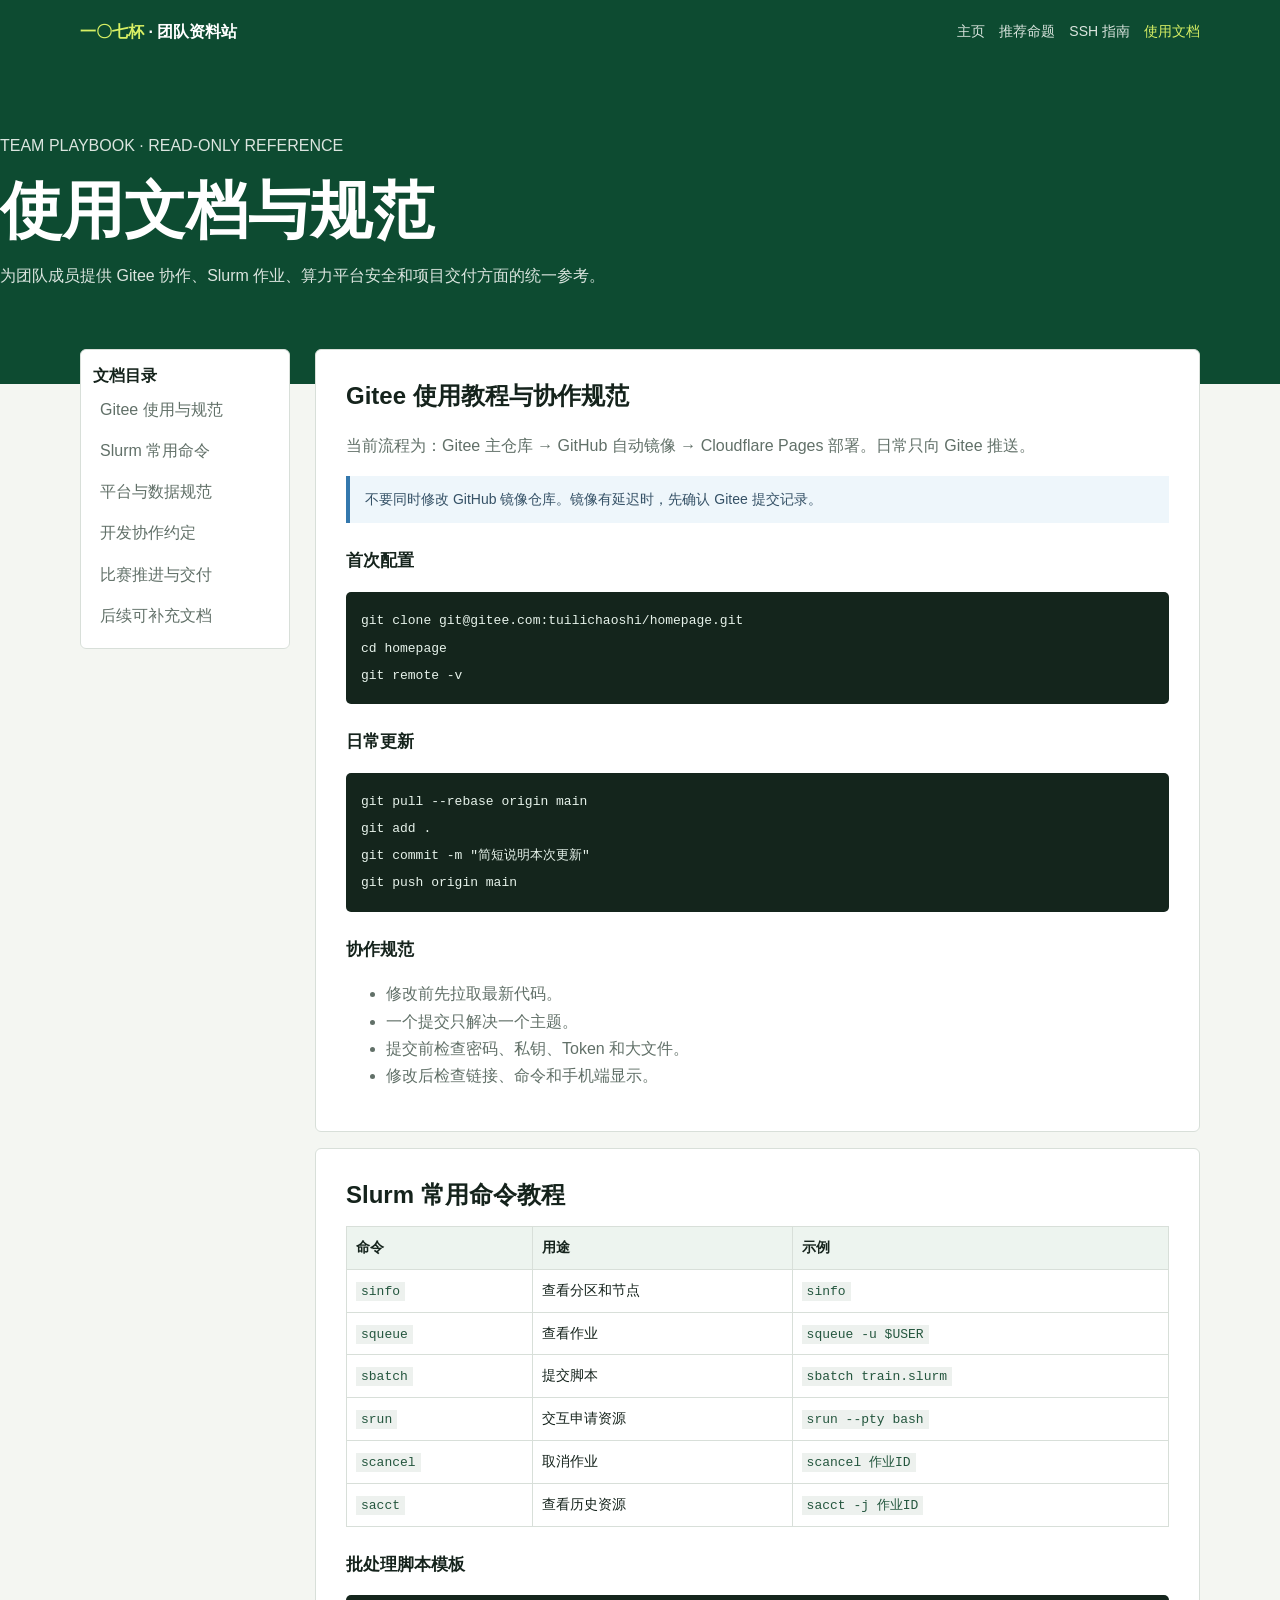
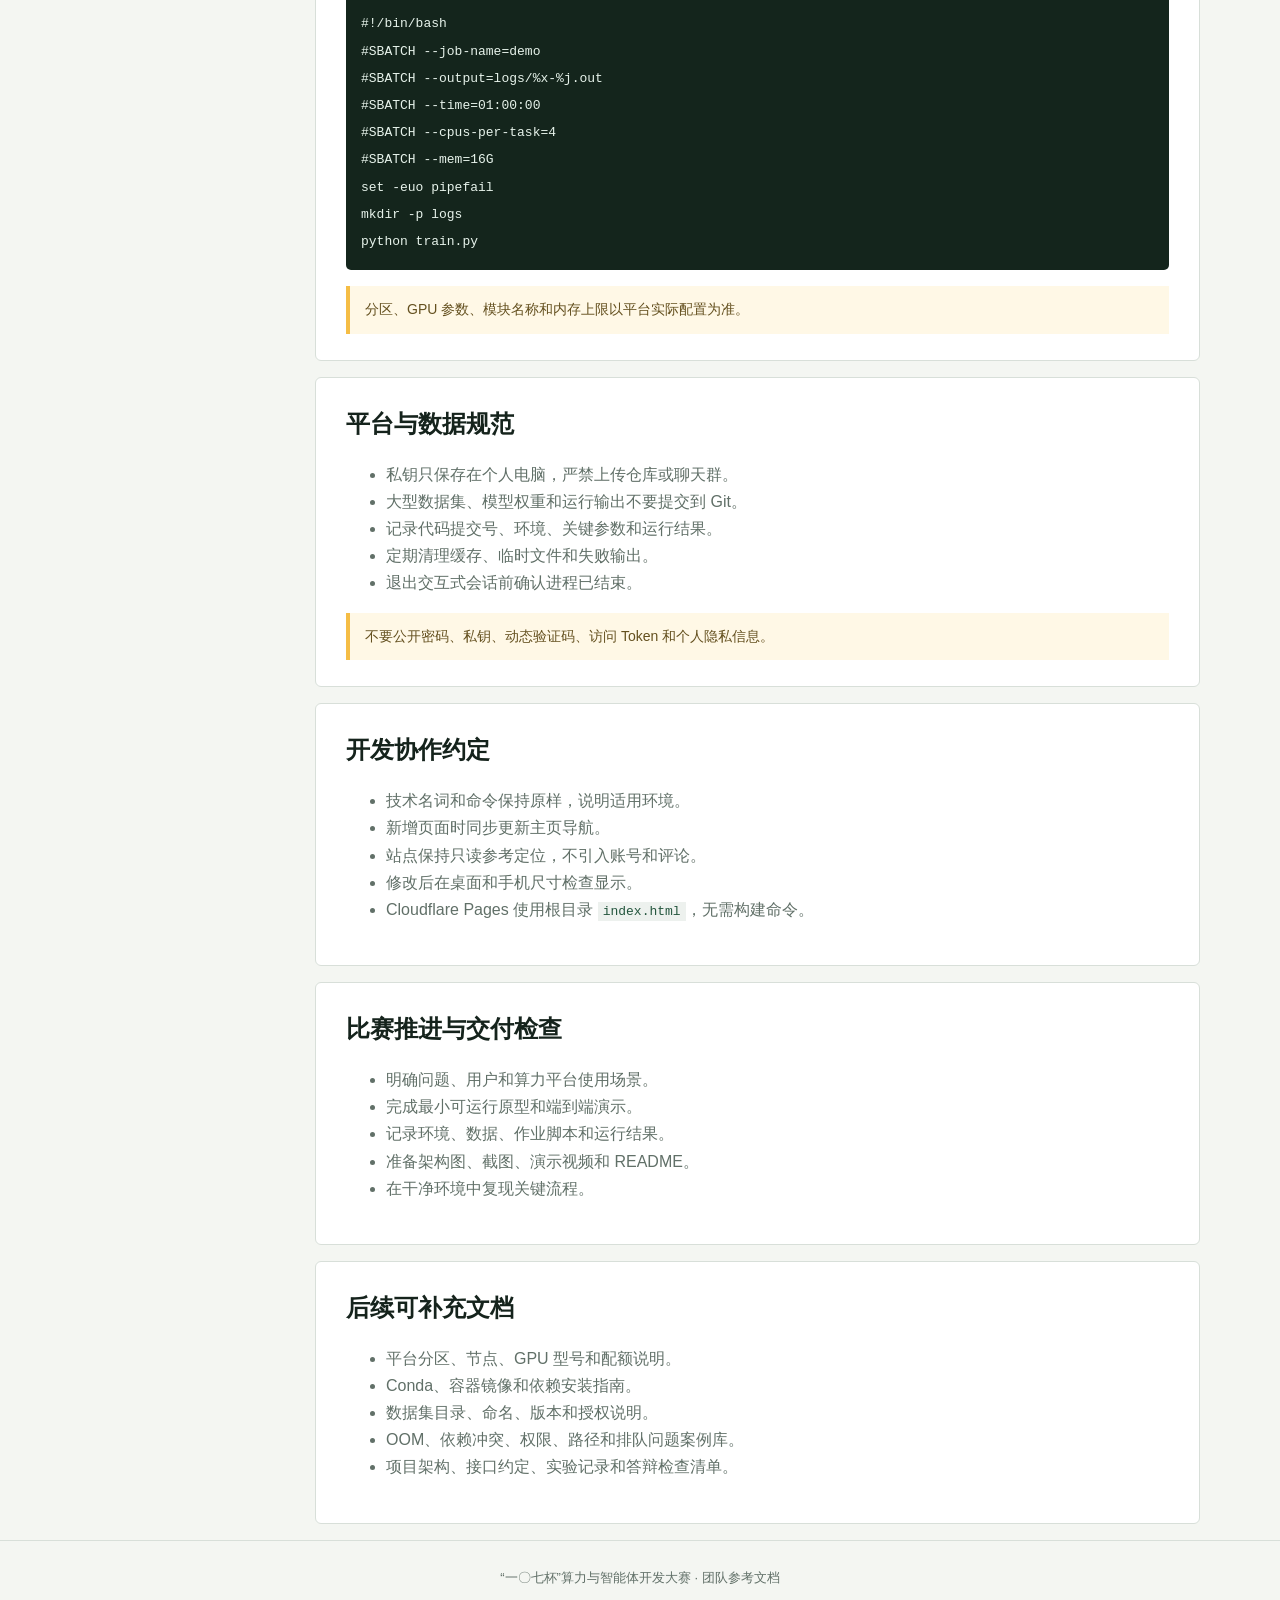
==== docs.html @ 3c148956 "新增团队使用文档与规范" ====
<!doctype html>
<html lang="zh-CN"><head><meta charset="utf-8"><meta name="viewport" content="width=device-width,initial-scale=1"><title>使用文档｜一〇七杯团队资料站</title><style>
:root{--g:#0d4b31;--g2:#176b47;--ink:#15231c;--muted:#617068;--paper:#f4f6f2;--line:#d8dfd9}*{box-sizing:border-box}body{margin:0;background:var(--paper);color:var(--ink);font:16px/1.7 "Microsoft YaHei","PingFang SC",sans-serif}header{background:var(--g);color:#fff}nav,main{width:min(1120px,calc(100% - 36px));margin:auto}nav{min-height:64px;display:flex;align-items:center;justify-content:space-between}.brand{font-weight:700}.brand span{color:#d8f064}.links{display:flex;gap:14px}.links a{color:#dbe5df;text-decoration:none;font-size:14px}.links a:hover,.links a[aria-current]{color:#d8f064}.hero{padding:52px 0 78px;background:var(--g);color:#fff}.hero h1{margin:0;font-size:clamp(38px,6vw,62px);line-height:1.15}.hero p{max-width:700px;color:#dbe5df}.layout{display:grid;grid-template-columns:210px 1fr;gap:25px;margin-top:-35px}.toc{height:max-content;position:sticky;top:15px;background:#fff;border:1px solid var(--line);padding:12px;border-radius:6px}.toc a{display:block;padding:7px;color:var(--muted);text-decoration:none}.toc a:hover{color:var(--g2);background:#edf4ef}.doc{background:#fff;border:1px solid var(--line);border-radius:6px;padding:26px 30px;margin-bottom:16px;scroll-margin-top:15px}.doc h2{margin:0 0 10px}.doc h3{margin:24px 0 5px;font-size:17px}.doc p,.doc li{color:var(--muted)}code{padding:2px 5px;background:#edf1ee;color:#24563e;font:13px Consolas,monospace}pre{padding:15px;background:#14251c;color:#e7f3eb;overflow:auto;border-radius:5px}pre code{padding:0;background:transparent;color:inherit}.callout{padding:12px 15px;border-left:4px solid #3478ad;background:#eef6fb;color:#355166;font-size:14px}.callout.warn{border-color:#f5bd45;background:#fff8e6;color:#64501f}table{width:100%;border-collapse:collapse;font-size:14px}th,td{padding:9px;border:1px solid var(--line);text-align:left;vertical-align:top}th{background:#edf4ef}footer{padding:26px;text-align:center;border-top:1px solid var(--line);color:var(--muted);font-size:13px}@media(max-width:760px){nav{padding:15px 0;align-items:flex-start;flex-direction:column}.links{flex-wrap:wrap}.layout{display:block;margin-top:20px}.toc{position:static;margin-bottom:16px}.doc{padding:21px 17px}}
</style></head><body>
<header><nav><div class="brand"><span>一〇七杯</span> · 团队资料站</div><div class="links"><a href="index.html">主页</a><a href="topics.html">推荐命题</a><a href="ssh.html">SSH 指南</a><a href="docs.html" aria-current="page">使用文档</a></div></nav></header>
<section class="hero"><div><p>TEAM PLAYBOOK · READ-ONLY REFERENCE</p><h1>使用文档与规范</h1><p>为团队成员提供 Gitee 协作、Slurm 作业、算力平台安全和项目交付方面的统一参考。</p></div></section>
<main><div class="layout"><aside class="toc"><strong>文档目录</strong><a href="#gitee">Gitee 使用与规范</a><a href="#slurm">Slurm 常用命令</a><a href="#platform">平台与数据规范</a><a href="#development">开发协作约定</a><a href="#delivery">比赛推进与交付</a><a href="#more">后续可补充文档</a></aside><div>
<article class="doc" id="gitee"><h2>Gitee 使用教程与协作规范</h2><p>当前流程为：Gitee 主仓库 → GitHub 自动镜像 → Cloudflare Pages 部署。日常只向 Gitee 推送。</p><div class="callout">不要同时修改 GitHub 镜像仓库。镜像有延迟时，先确认 Gitee 提交记录。</div><h3>首次配置</h3><pre><code>git clone git@gitee.com:tuilichaoshi/homepage.git
cd homepage
git remote -v</code></pre><h3>日常更新</h3><pre><code>git pull --rebase origin main
git add .
git commit -m "简短说明本次更新"
git push origin main</code></pre><h3>协作规范</h3><ul><li>修改前先拉取最新代码。</li><li>一个提交只解决一个主题。</li><li>提交前检查密码、私钥、Token 和大文件。</li><li>修改后检查链接、命令和手机端显示。</li></ul></article>
<article class="doc" id="slurm"><h2>Slurm 常用命令教程</h2><table><tr><th>命令</th><th>用途</th><th>示例</th></tr><tr><td><code>sinfo</code></td><td>查看分区和节点</td><td><code>sinfo</code></td></tr><tr><td><code>squeue</code></td><td>查看作业</td><td><code>squeue -u $USER</code></td></tr><tr><td><code>sbatch</code></td><td>提交脚本</td><td><code>sbatch train.slurm</code></td></tr><tr><td><code>srun</code></td><td>交互申请资源</td><td><code>srun --pty bash</code></td></tr><tr><td><code>scancel</code></td><td>取消作业</td><td><code>scancel 作业ID</code></td></tr><tr><td><code>sacct</code></td><td>查看历史资源</td><td><code>sacct -j 作业ID</code></td></tr></table><h3>批处理脚本模板</h3><pre><code>#!/bin/bash
#SBATCH --job-name=demo
#SBATCH --output=logs/%x-%j.out
#SBATCH --time=01:00:00
#SBATCH --cpus-per-task=4
#SBATCH --mem=16G
set -euo pipefail
mkdir -p logs
python train.py</code></pre><div class="callout warn">分区、GPU 参数、模块名称和内存上限以平台实际配置为准。</div></article>
<article class="doc" id="platform"><h2>平台与数据规范</h2><ul><li>私钥只保存在个人电脑，严禁上传仓库或聊天群。</li><li>大型数据集、模型权重和运行输出不要提交到 Git。</li><li>记录代码提交号、环境、关键参数和运行结果。</li><li>定期清理缓存、临时文件和失败输出。</li><li>退出交互式会话前确认进程已结束。</li></ul><div class="callout warn">不要公开密码、私钥、动态验证码、访问 Token 和个人隐私信息。</div></article>
<article class="doc" id="development"><h2>开发协作约定</h2><ul><li>技术名词和命令保持原样，说明适用环境。</li><li>新增页面时同步更新主页导航。</li><li>站点保持只读参考定位，不引入账号和评论。</li><li>修改后在桌面和手机尺寸检查显示。</li><li>Cloudflare Pages 使用根目录 <code>index.html</code>，无需构建命令。</li></ul></article>
<article class="doc" id="delivery"><h2>比赛推进与交付检查</h2><ul><li>明确问题、用户和算力平台使用场景。</li><li>完成最小可运行原型和端到端演示。</li><li>记录环境、数据、作业脚本和运行结果。</li><li>准备架构图、截图、演示视频和 README。</li><li>在干净环境中复现关键流程。</li></ul></article>
<article class="doc" id="more"><h2>后续可补充文档</h2><ul><li>平台分区、节点、GPU 型号和配额说明。</li><li>Conda、容器镜像和依赖安装指南。</li><li>数据集目录、命名、版本和授权说明。</li><li>OOM、依赖冲突、权限、路径和排队问题案例库。</li><li>项目架构、接口约定、实验记录和答辩检查清单。</li></ul></article>
</div></div></main><footer>“一〇七杯”算力与智能体开发大赛 · 团队参考文档</footer></body></html>
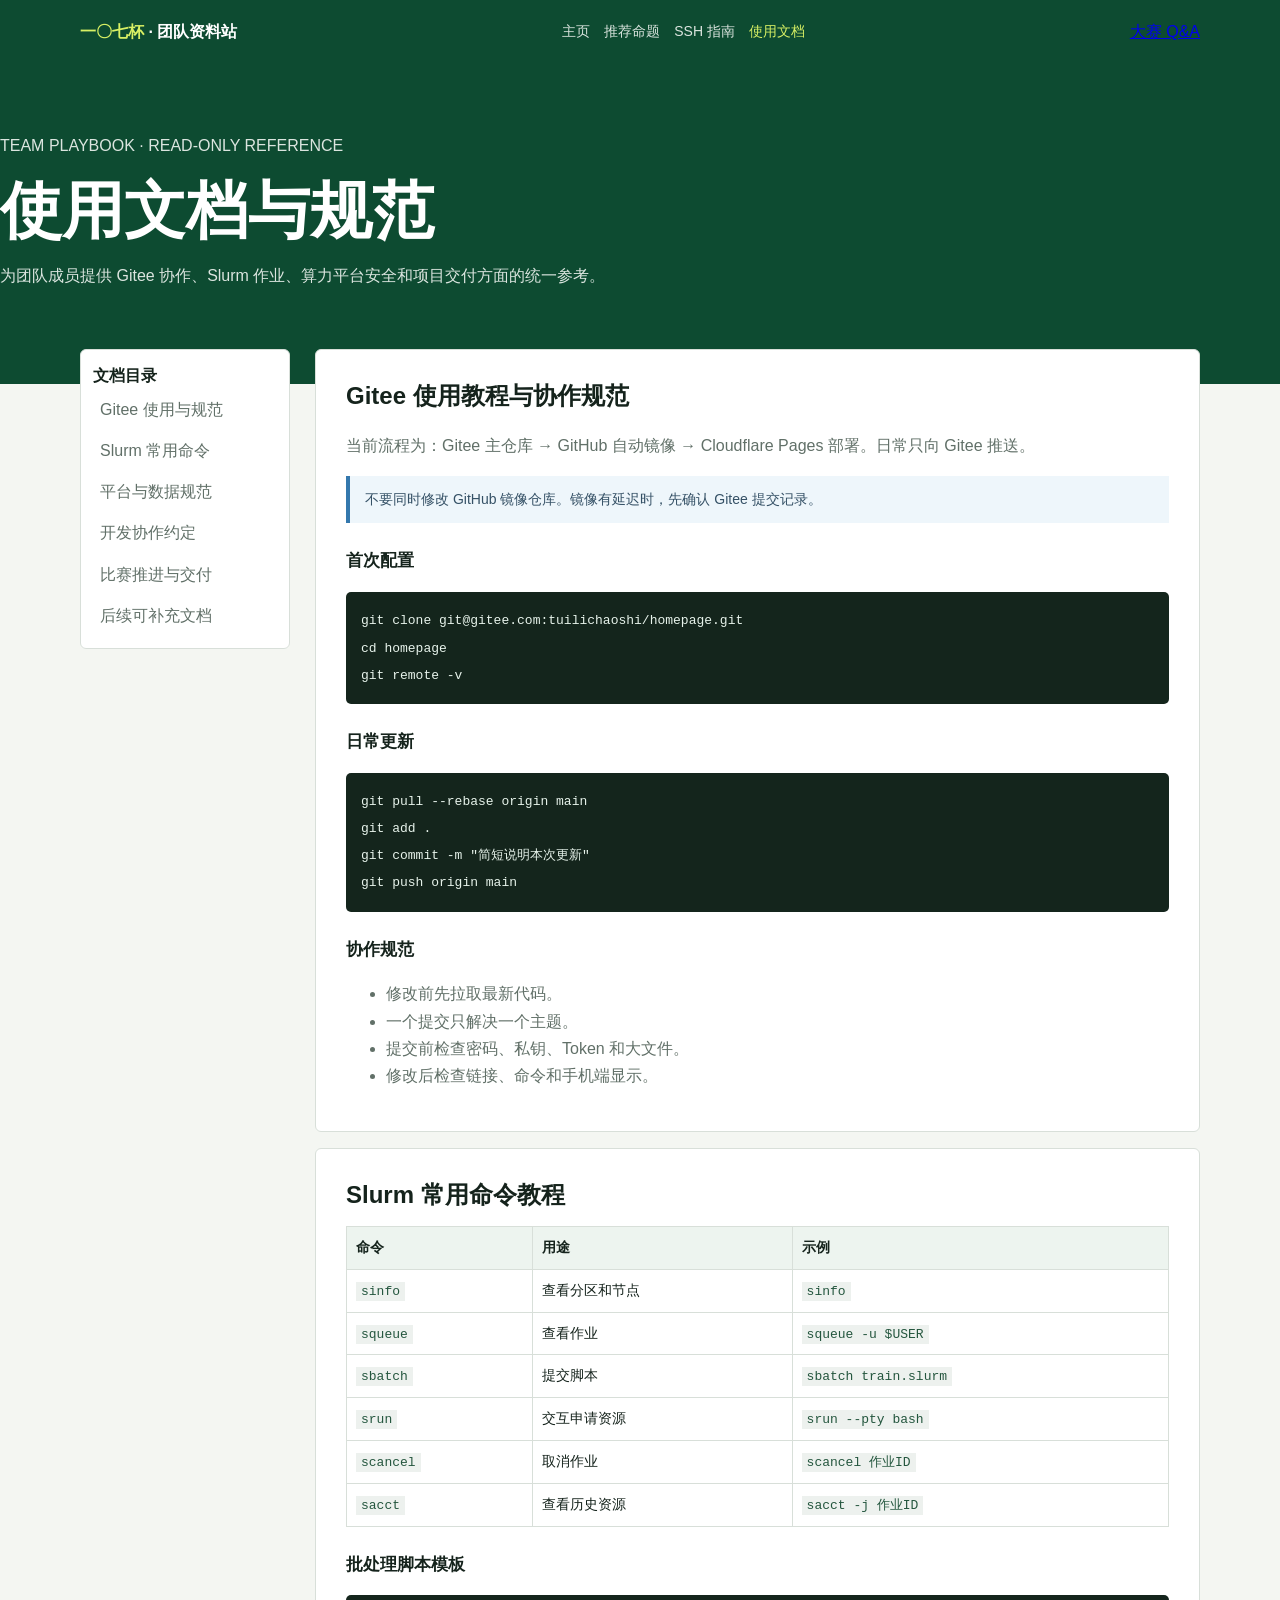
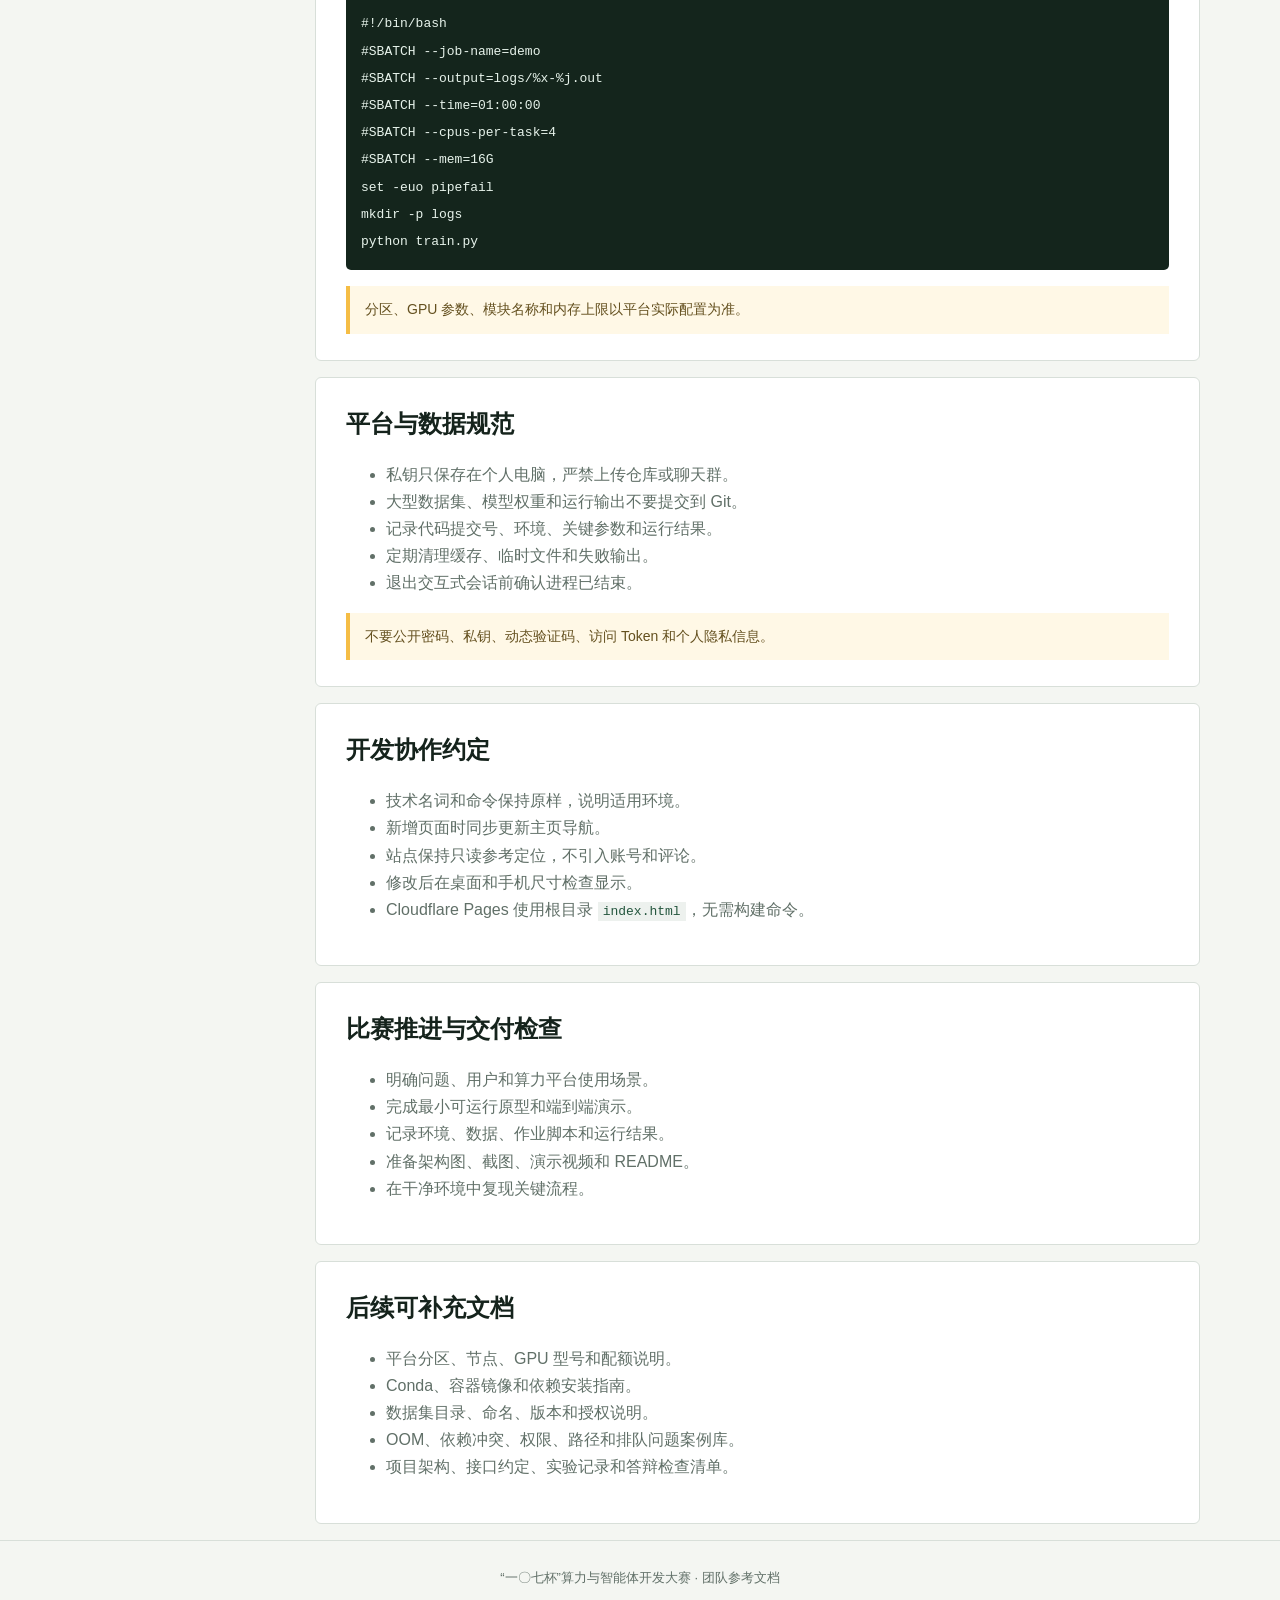
==== commit 9e12bd54: "补充校园网说明与大赛问答" ====
--- a/docs.html
+++ b/docs.html
@@ -2,7 +2,7 @@
 <html lang="zh-CN"><head><meta charset="utf-8"><meta name="viewport" content="width=device-width,initial-scale=1"><title>使用文档｜一〇七杯团队资料站</title><style>
 :root{--g:#0d4b31;--g2:#176b47;--ink:#15231c;--muted:#617068;--paper:#f4f6f2;--line:#d8dfd9}*{box-sizing:border-box}body{margin:0;background:var(--paper);color:var(--ink);font:16px/1.7 "Microsoft YaHei","PingFang SC",sans-serif}header{background:var(--g);color:#fff}nav,main{width:min(1120px,calc(100% - 36px));margin:auto}nav{min-height:64px;display:flex;align-items:center;justify-content:space-between}.brand{font-weight:700}.brand span{color:#d8f064}.links{display:flex;gap:14px}.links a{color:#dbe5df;text-decoration:none;font-size:14px}.links a:hover,.links a[aria-current]{color:#d8f064}.hero{padding:52px 0 78px;background:var(--g);color:#fff}.hero h1{margin:0;font-size:clamp(38px,6vw,62px);line-height:1.15}.hero p{max-width:700px;color:#dbe5df}.layout{display:grid;grid-template-columns:210px 1fr;gap:25px;margin-top:-35px}.toc{height:max-content;position:sticky;top:15px;background:#fff;border:1px solid var(--line);padding:12px;border-radius:6px}.toc a{display:block;padding:7px;color:var(--muted);text-decoration:none}.toc a:hover{color:var(--g2);background:#edf4ef}.doc{background:#fff;border:1px solid var(--line);border-radius:6px;padding:26px 30px;margin-bottom:16px;scroll-margin-top:15px}.doc h2{margin:0 0 10px}.doc h3{margin:24px 0 5px;font-size:17px}.doc p,.doc li{color:var(--muted)}code{padding:2px 5px;background:#edf1ee;color:#24563e;font:13px Consolas,monospace}pre{padding:15px;background:#14251c;color:#e7f3eb;overflow:auto;border-radius:5px}pre code{padding:0;background:transparent;color:inherit}.callout{padding:12px 15px;border-left:4px solid #3478ad;background:#eef6fb;color:#355166;font-size:14px}.callout.warn{border-color:#f5bd45;background:#fff8e6;color:#64501f}table{width:100%;border-collapse:collapse;font-size:14px}th,td{padding:9px;border:1px solid var(--line);text-align:left;vertical-align:top}th{background:#edf4ef}footer{padding:26px;text-align:center;border-top:1px solid var(--line);color:var(--muted);font-size:13px}@media(max-width:760px){nav{padding:15px 0;align-items:flex-start;flex-direction:column}.links{flex-wrap:wrap}.layout{display:block;margin-top:20px}.toc{position:static;margin-bottom:16px}.doc{padding:21px 17px}}
 </style></head><body>
-<header><nav><div class="brand"><span>一〇七杯</span> · 团队资料站</div><div class="links"><a href="index.html">主页</a><a href="topics.html">推荐命题</a><a href="ssh.html">SSH 指南</a><a href="docs.html" aria-current="page">使用文档</a></div></nav></header>
+<header><nav><div class="brand"><span>一〇七杯</span> · 团队资料站</div><div class="links"><a href="index.html">主页</a><a href="topics.html">推荐命题</a><a href="ssh.html">SSH 指南</a><a href="docs.html" aria-current="page">使用文档</a></div><a href="qa.html">大赛 Q&A</a></div></nav></header>
 <section class="hero"><div><p>TEAM PLAYBOOK · READ-ONLY REFERENCE</p><h1>使用文档与规范</h1><p>为团队成员提供 Gitee 协作、Slurm 作业、算力平台安全和项目交付方面的统一参考。</p></div></section>
 <main><div class="layout"><aside class="toc"><strong>文档目录</strong><a href="#gitee">Gitee 使用与规范</a><a href="#slurm">Slurm 常用命令</a><a href="#platform">平台与数据规范</a><a href="#development">开发协作约定</a><a href="#delivery">比赛推进与交付</a><a href="#more">后续可补充文档</a></aside><div>
 <article class="doc" id="gitee"><h2>Gitee 使用教程与协作规范</h2><p>当前流程为：Gitee 主仓库 → GitHub 自动镜像 → Cloudflare Pages 部署。日常只向 Gitee 推送。</p><div class="callout">不要同时修改 GitHub 镜像仓库。镜像有延迟时，先确认 Gitee 提交记录。</div><h3>首次配置</h3><pre><code>git clone git@gitee.com:tuilichaoshi/homepage.git
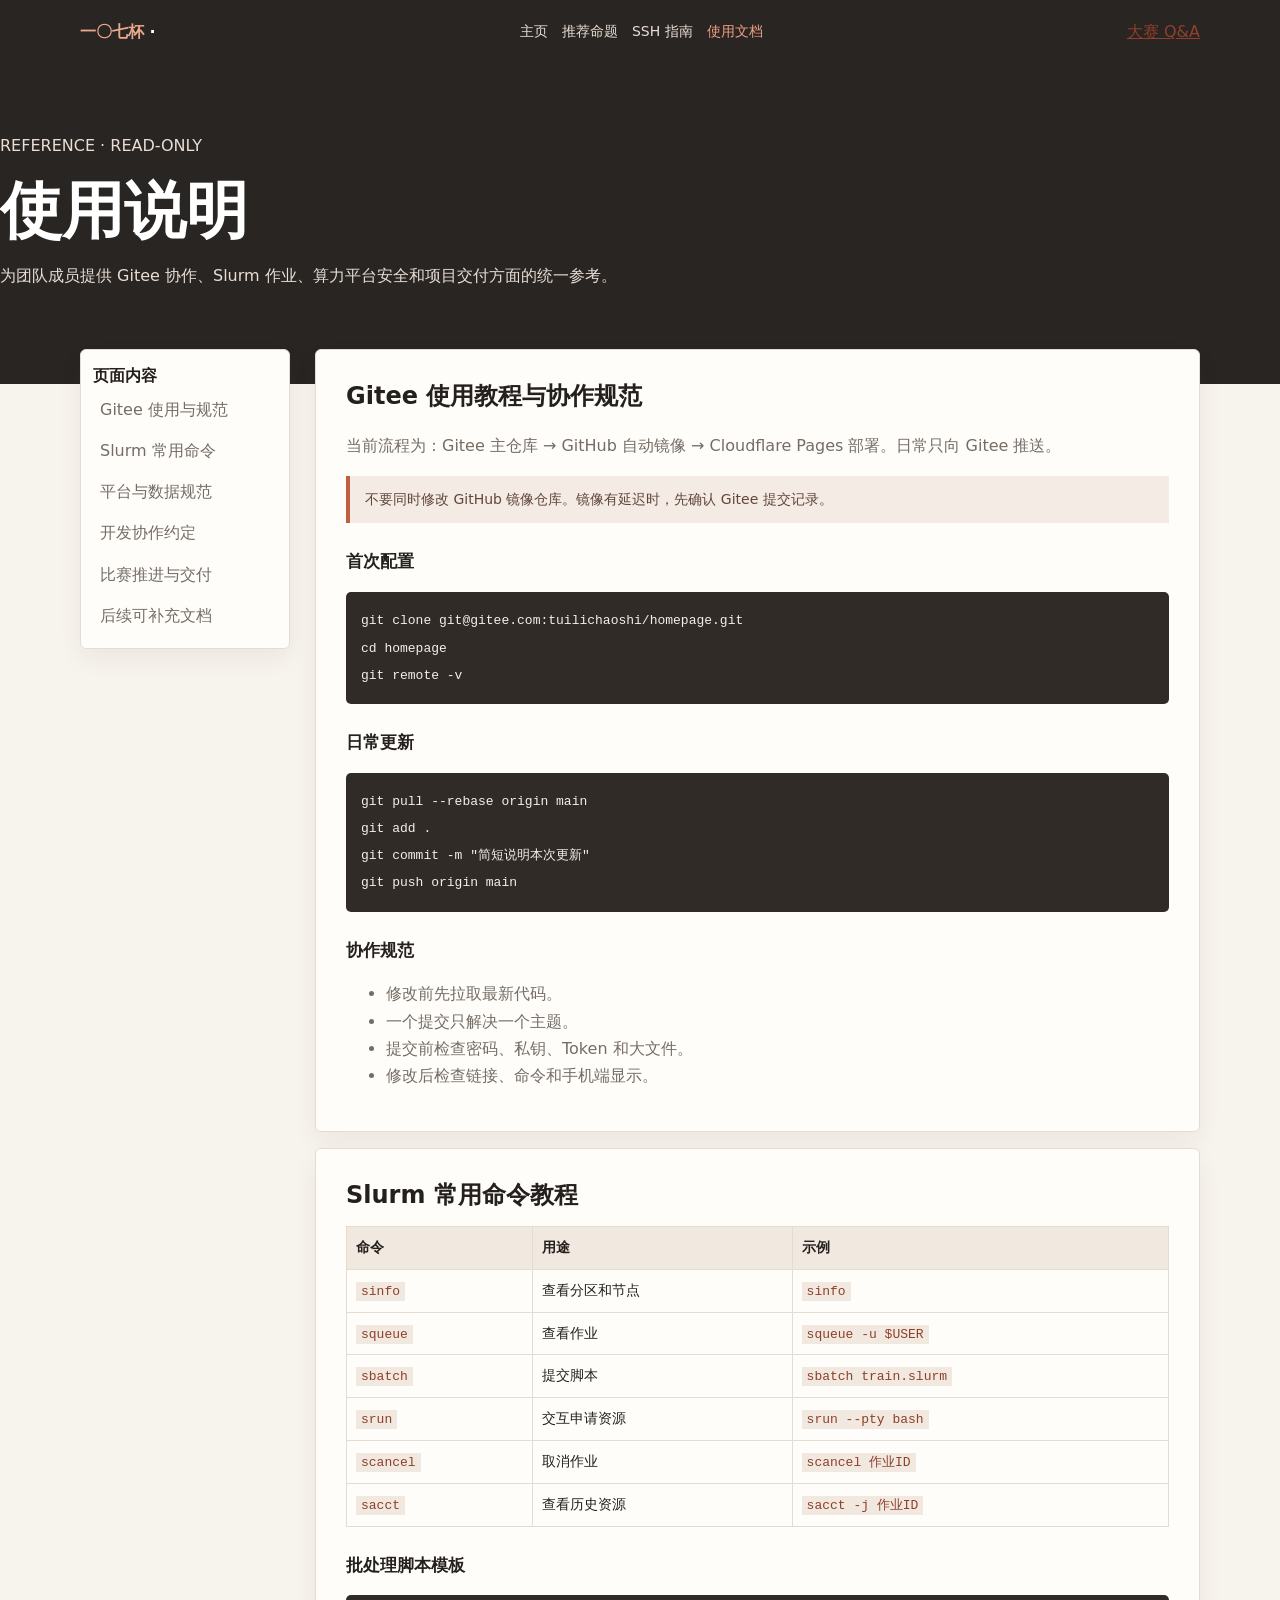
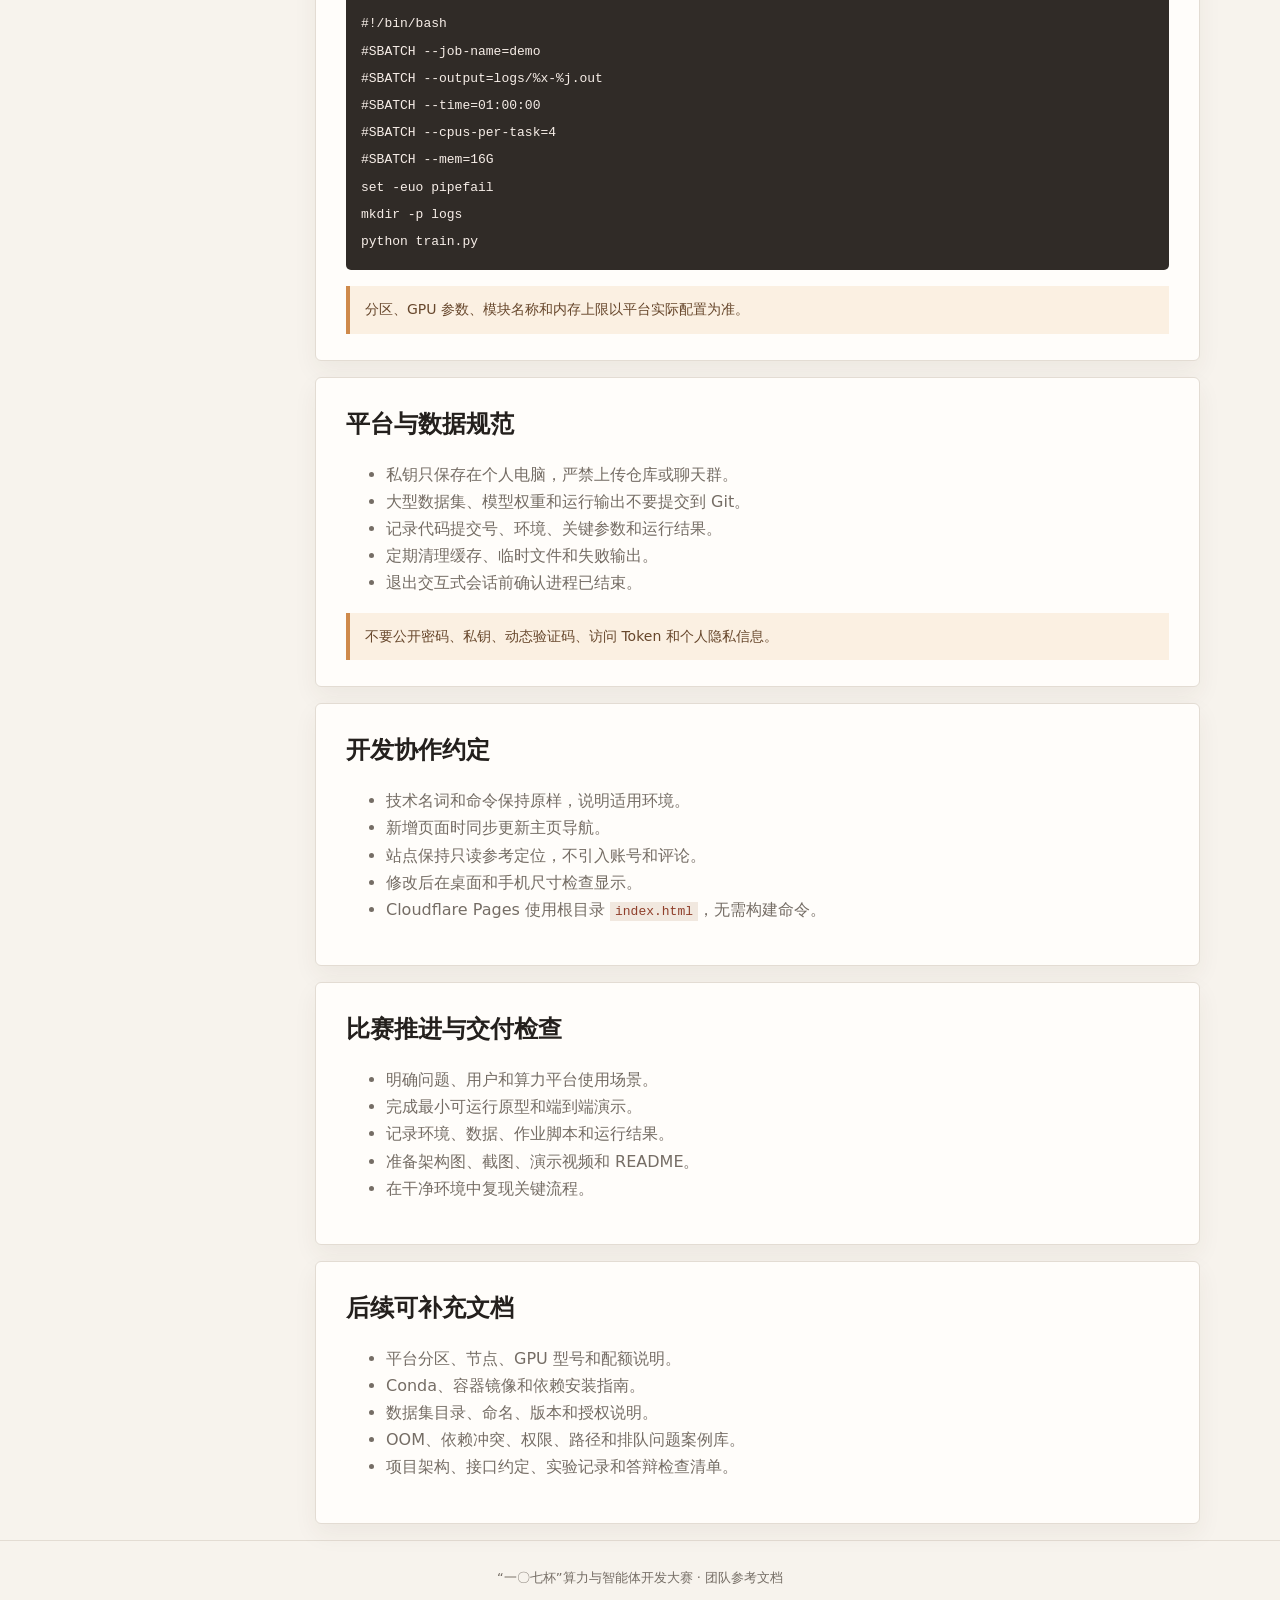
==== commit 7d33f9ad: "统一页面布局与暖色视觉风格" ====
--- a/docs.html
+++ b/docs.html
@@ -1,10 +1,10 @@
 <!doctype html>
-<html lang="zh-CN"><head><meta charset="utf-8"><meta name="viewport" content="width=device-width,initial-scale=1"><title>使用文档｜一〇七杯团队资料站</title><style>
+<html lang="zh-CN"><head><meta charset="utf-8"><meta name="viewport" content="width=device-width,initial-scale=1"><title>使用文档｜一〇七杯</title><style>
 :root{--g:#0d4b31;--g2:#176b47;--ink:#15231c;--muted:#617068;--paper:#f4f6f2;--line:#d8dfd9}*{box-sizing:border-box}body{margin:0;background:var(--paper);color:var(--ink);font:16px/1.7 "Microsoft YaHei","PingFang SC",sans-serif}header{background:var(--g);color:#fff}nav,main{width:min(1120px,calc(100% - 36px));margin:auto}nav{min-height:64px;display:flex;align-items:center;justify-content:space-between}.brand{font-weight:700}.brand span{color:#d8f064}.links{display:flex;gap:14px}.links a{color:#dbe5df;text-decoration:none;font-size:14px}.links a:hover,.links a[aria-current]{color:#d8f064}.hero{padding:52px 0 78px;background:var(--g);color:#fff}.hero h1{margin:0;font-size:clamp(38px,6vw,62px);line-height:1.15}.hero p{max-width:700px;color:#dbe5df}.layout{display:grid;grid-template-columns:210px 1fr;gap:25px;margin-top:-35px}.toc{height:max-content;position:sticky;top:15px;background:#fff;border:1px solid var(--line);padding:12px;border-radius:6px}.toc a{display:block;padding:7px;color:var(--muted);text-decoration:none}.toc a:hover{color:var(--g2);background:#edf4ef}.doc{background:#fff;border:1px solid var(--line);border-radius:6px;padding:26px 30px;margin-bottom:16px;scroll-margin-top:15px}.doc h2{margin:0 0 10px}.doc h3{margin:24px 0 5px;font-size:17px}.doc p,.doc li{color:var(--muted)}code{padding:2px 5px;background:#edf1ee;color:#24563e;font:13px Consolas,monospace}pre{padding:15px;background:#14251c;color:#e7f3eb;overflow:auto;border-radius:5px}pre code{padding:0;background:transparent;color:inherit}.callout{padding:12px 15px;border-left:4px solid #3478ad;background:#eef6fb;color:#355166;font-size:14px}.callout.warn{border-color:#f5bd45;background:#fff8e6;color:#64501f}table{width:100%;border-collapse:collapse;font-size:14px}th,td{padding:9px;border:1px solid var(--line);text-align:left;vertical-align:top}th{background:#edf4ef}footer{padding:26px;text-align:center;border-top:1px solid var(--line);color:var(--muted);font-size:13px}@media(max-width:760px){nav{padding:15px 0;align-items:flex-start;flex-direction:column}.links{flex-wrap:wrap}.layout{display:block;margin-top:20px}.toc{position:static;margin-bottom:16px}.doc{padding:21px 17px}}
-</style></head><body>
-<header><nav><div class="brand"><span>一〇七杯</span> · 团队资料站</div><div class="links"><a href="index.html">主页</a><a href="topics.html">推荐命题</a><a href="ssh.html">SSH 指南</a><a href="docs.html" aria-current="page">使用文档</a></div><a href="qa.html">大赛 Q&A</a></div></nav></header>
-<section class="hero"><div><p>TEAM PLAYBOOK · READ-ONLY REFERENCE</p><h1>使用文档与规范</h1><p>为团队成员提供 Gitee 协作、Slurm 作业、算力平台安全和项目交付方面的统一参考。</p></div></section>
-<main><div class="layout"><aside class="toc"><strong>文档目录</strong><a href="#gitee">Gitee 使用与规范</a><a href="#slurm">Slurm 常用命令</a><a href="#platform">平台与数据规范</a><a href="#development">开发协作约定</a><a href="#delivery">比赛推进与交付</a><a href="#more">后续可补充文档</a></aside><div>
+</style><link rel="stylesheet" href="styles.css"></head><body>
+<header><nav><div class="brand"><span>一〇七杯</span> · </div><div class="links"><a href="index.html">主页</a><a href="topics.html">推荐命题</a><a href="ssh.html">SSH 指南</a><a href="docs.html" aria-current="page">使用文档</a></div><a href="qa.html">大赛 Q&A</a></div></nav></header>
+<section class="hero"><div><p>REFERENCE · READ-ONLY</p><h1>使用说明</h1><p>为团队成员提供 Gitee 协作、Slurm 作业、算力平台安全和项目交付方面的统一参考。</p></div></section>
+<main><div class="layout"><aside class="toc"><strong>页面内容</strong><a href="#gitee">Gitee 使用与规范</a><a href="#slurm">Slurm 常用命令</a><a href="#platform">平台与数据规范</a><a href="#development">开发协作约定</a><a href="#delivery">比赛推进与交付</a><a href="#more">后续可补充文档</a></aside><div>
 <article class="doc" id="gitee"><h2>Gitee 使用教程与协作规范</h2><p>当前流程为：Gitee 主仓库 → GitHub 自动镜像 → Cloudflare Pages 部署。日常只向 Gitee 推送。</p><div class="callout">不要同时修改 GitHub 镜像仓库。镜像有延迟时，先确认 Gitee 提交记录。</div><h3>首次配置</h3><pre><code>git clone git@gitee.com:tuilichaoshi/homepage.git
 cd homepage
 git remote -v</code></pre><h3>日常更新</h3><pre><code>git pull --rebase origin main
--- a/styles.css
+++ b/styles.css
@@ -0,0 +1 @@
+:root{--paper:#f7f3ed;--surface:#fffdfa;--ink:#24201d;--muted:#756d65;--line:#e3dcd3;--accent:#c15f3c;--accent-dark:#8f3f2b;--soft:#f1e8df;--dark:#292522}*{box-sizing:border-box}html{scroll-behavior:smooth}body{background:var(--paper)!important;color:var(--ink)!important;font-family:"Microsoft YaHei","PingFang SC",system-ui,sans-serif!important}header,.topbar{background:var(--dark)!important}.brand span,.eyebrow,.date{color:#e9a98d!important}.links a,.page-links a,.nav-note{color:#e9ded6!important}.links a:hover,.links a[aria-current],.page-links a:hover,.page-links a[aria-current]{color:#f0a080!important}.hero{background:var(--dark)!important;color:#fff!important}.hero p,.intro,.lead{color:#e9ded6!important}.panel,.topic,.doc,.step,.toc,.toolbar,.card{background:var(--surface)!important;border-color:var(--line)!important;box-shadow:0 10px 24px rgba(70,48,35,.06)!important}.topic{border-top-color:var(--accent)!important}.filter,.search-wrap input,#search{background:var(--surface)!important;border-color:var(--line)!important;color:var(--ink)!important}.filter:hover,.filter.active,.add{background:var(--accent)!important;border-color:var(--accent)!important;color:#fff!important}.tag,.number{color:var(--accent)!important}.card{border-left-color:var(--accent)!important}.callout,.note{background:#f3ebe4!important;border-color:var(--accent)!important;color:#63463b!important}.warning,.warn{background:#fbf0e2!important;border-color:#cf8a4b!important;color:#67472c!important}.danger{background:#f8e9e5!important;border-color:var(--accent-dark)!important}.toc a:hover{background:var(--soft)!important;color:var(--accent-dark)!important}pre{background:#302b27!important;color:#f7eee8!important}code{background:var(--soft)!important;color:var(--accent-dark)!important}pre code{background:transparent!important;color:inherit!important}th{background:var(--soft)!important}footer{background:transparent!important;border-color:var(--line)!important;color:var(--muted)!important}a{color:var(--accent-dark)}
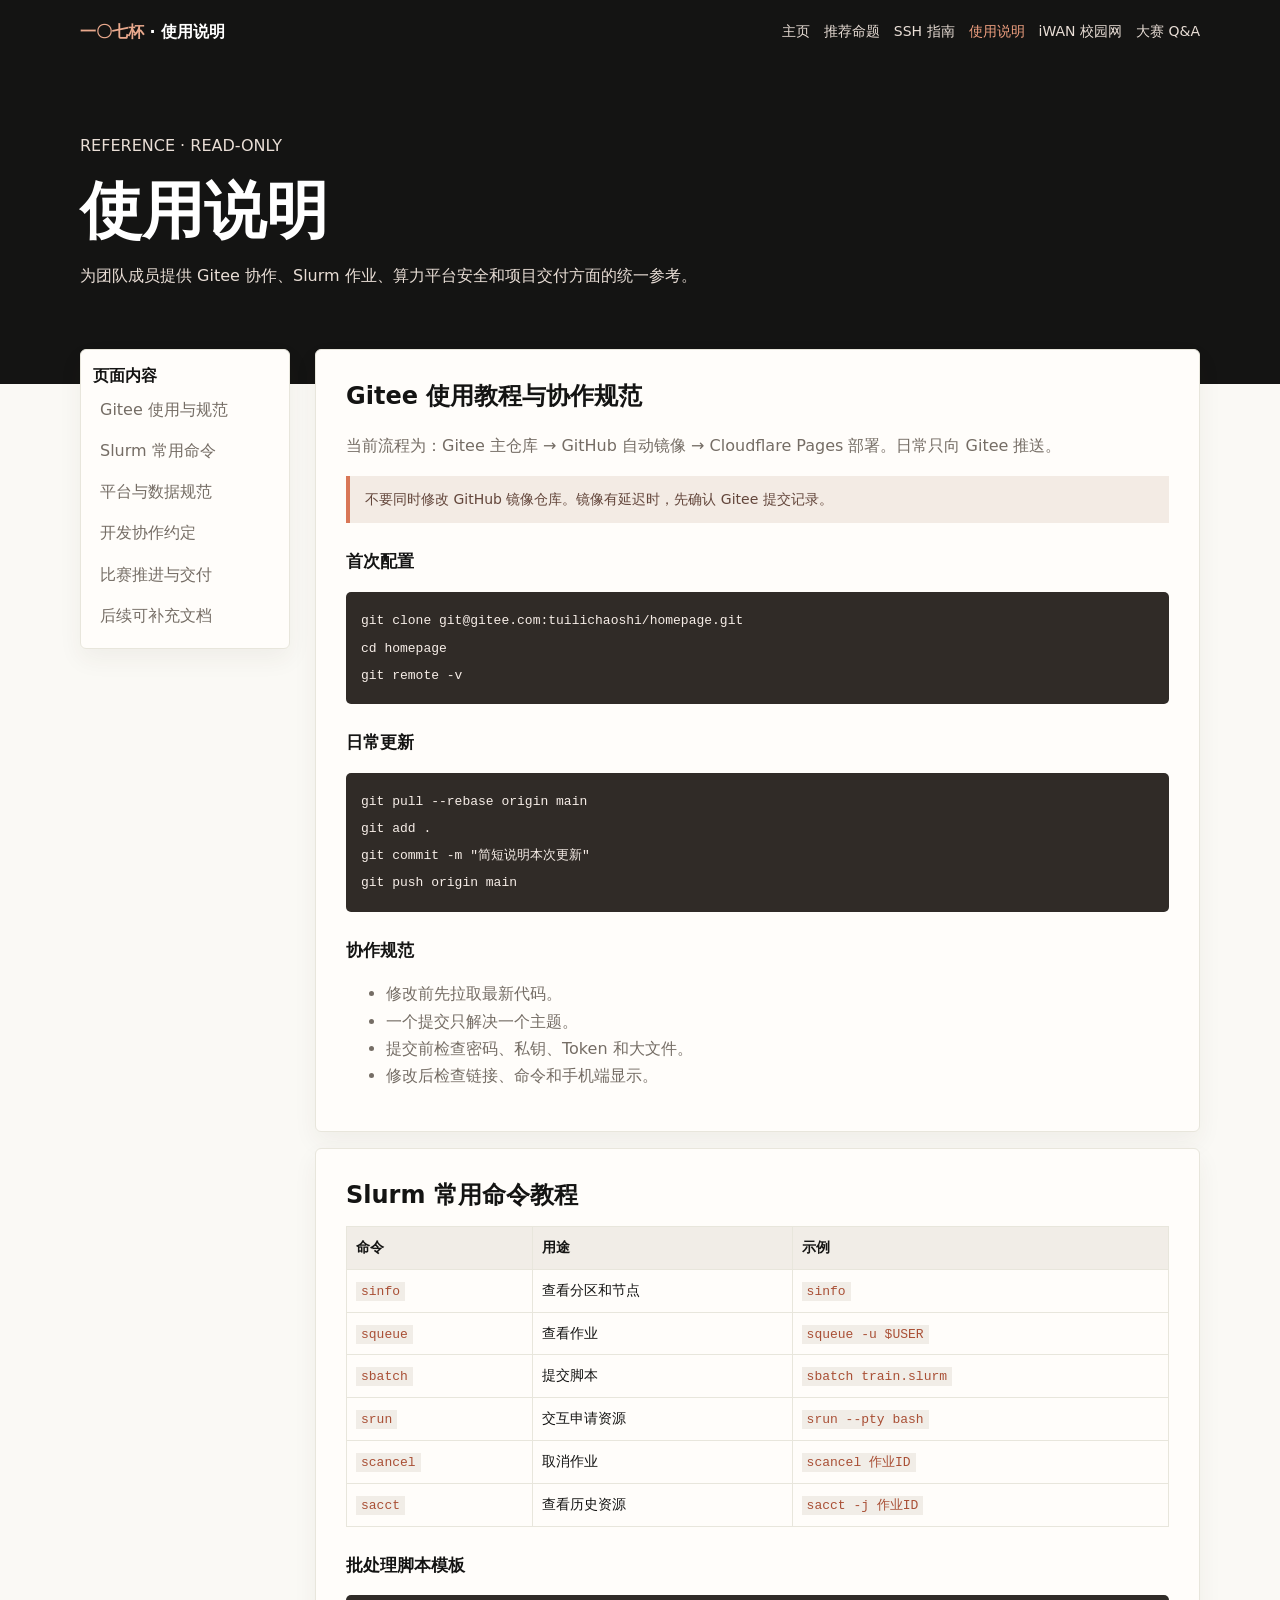
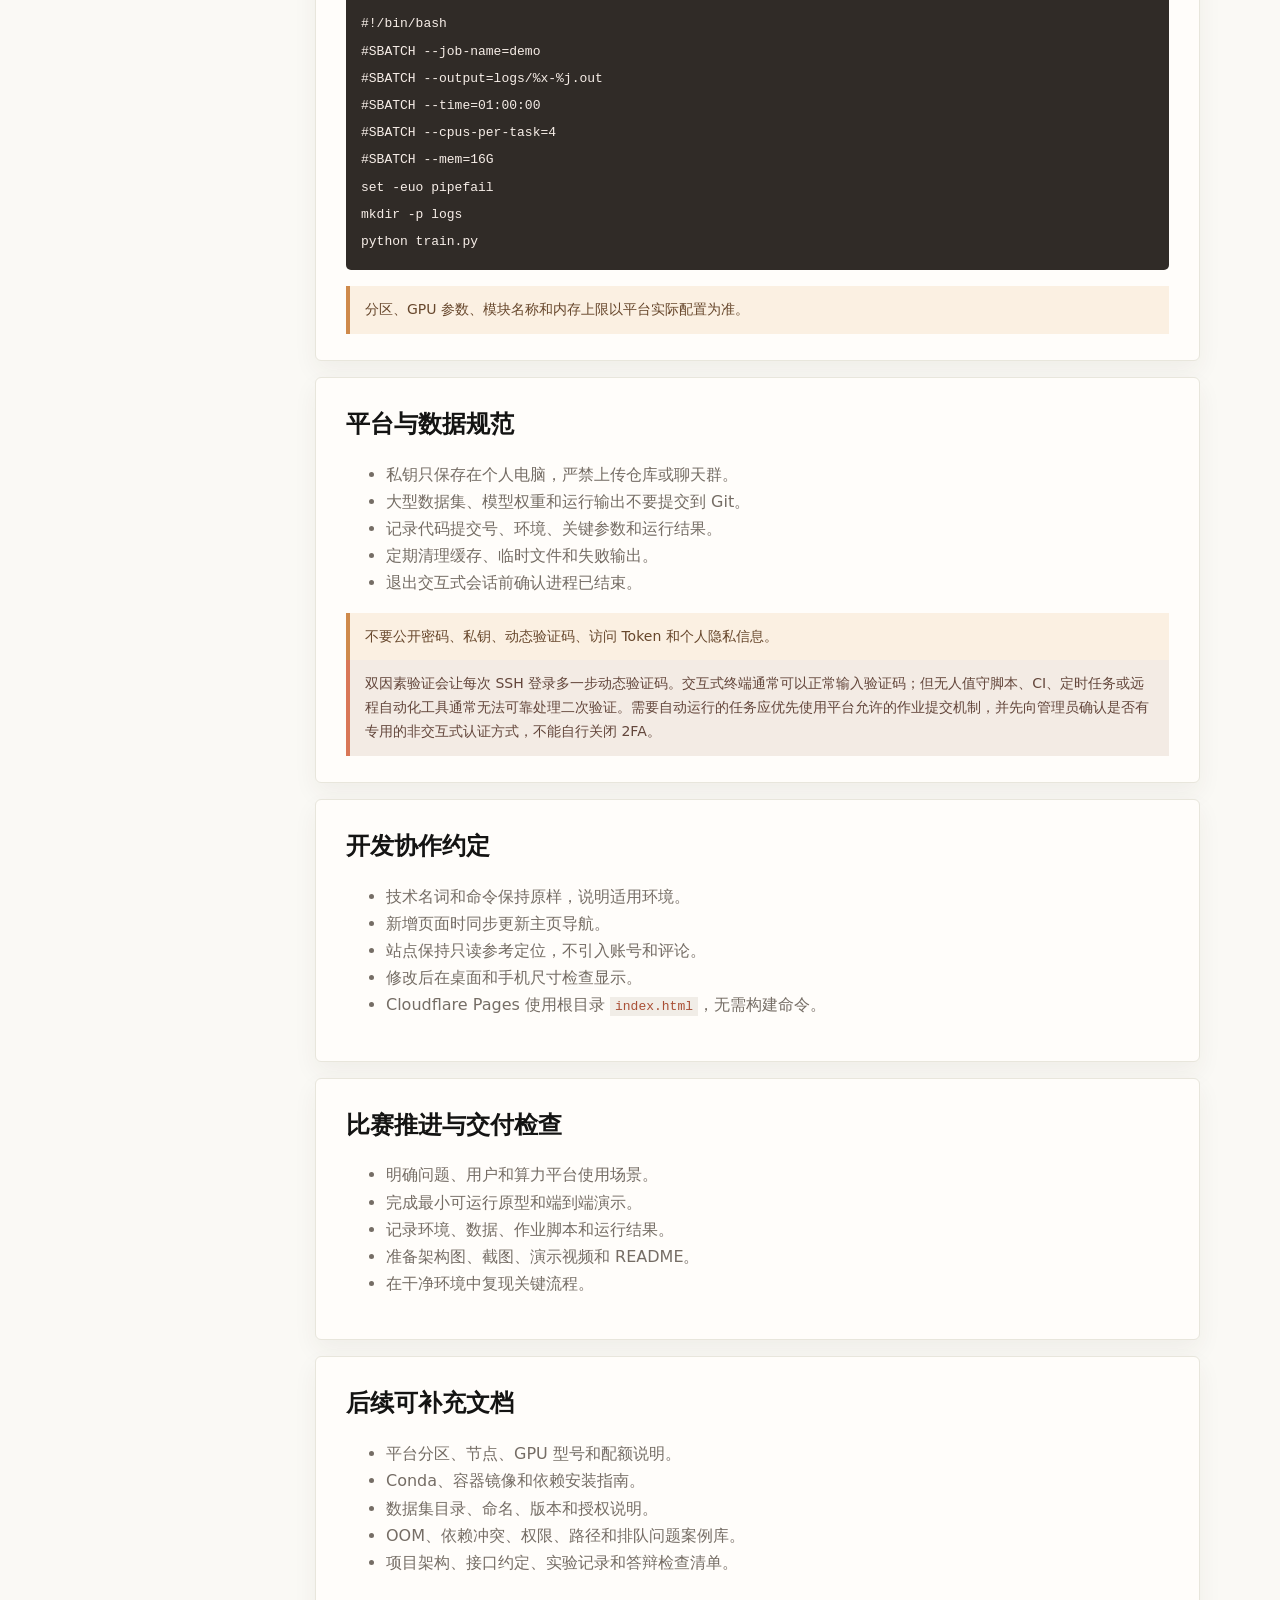
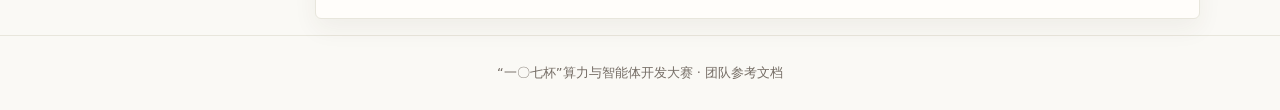
==== commit 0031a45e: "调整会议主页与双因素验证说明" ====
--- a/docs.html
+++ b/docs.html
@@ -2,7 +2,7 @@
 <html lang="zh-CN"><head><meta charset="utf-8"><meta name="viewport" content="width=device-width,initial-scale=1"><title>使用文档｜一〇七杯</title><style>
 :root{--g:#0d4b31;--g2:#176b47;--ink:#15231c;--muted:#617068;--paper:#f4f6f2;--line:#d8dfd9}*{box-sizing:border-box}body{margin:0;background:var(--paper);color:var(--ink);font:16px/1.7 "Microsoft YaHei","PingFang SC",sans-serif}header{background:var(--g);color:#fff}nav,main{width:min(1120px,calc(100% - 36px));margin:auto}nav{min-height:64px;display:flex;align-items:center;justify-content:space-between}.brand{font-weight:700}.brand span{color:#d8f064}.links{display:flex;gap:14px}.links a{color:#dbe5df;text-decoration:none;font-size:14px}.links a:hover,.links a[aria-current]{color:#d8f064}.hero{padding:52px 0 78px;background:var(--g);color:#fff}.hero h1{margin:0;font-size:clamp(38px,6vw,62px);line-height:1.15}.hero p{max-width:700px;color:#dbe5df}.layout{display:grid;grid-template-columns:210px 1fr;gap:25px;margin-top:-35px}.toc{height:max-content;position:sticky;top:15px;background:#fff;border:1px solid var(--line);padding:12px;border-radius:6px}.toc a{display:block;padding:7px;color:var(--muted);text-decoration:none}.toc a:hover{color:var(--g2);background:#edf4ef}.doc{background:#fff;border:1px solid var(--line);border-radius:6px;padding:26px 30px;margin-bottom:16px;scroll-margin-top:15px}.doc h2{margin:0 0 10px}.doc h3{margin:24px 0 5px;font-size:17px}.doc p,.doc li{color:var(--muted)}code{padding:2px 5px;background:#edf1ee;color:#24563e;font:13px Consolas,monospace}pre{padding:15px;background:#14251c;color:#e7f3eb;overflow:auto;border-radius:5px}pre code{padding:0;background:transparent;color:inherit}.callout{padding:12px 15px;border-left:4px solid #3478ad;background:#eef6fb;color:#355166;font-size:14px}.callout.warn{border-color:#f5bd45;background:#fff8e6;color:#64501f}table{width:100%;border-collapse:collapse;font-size:14px}th,td{padding:9px;border:1px solid var(--line);text-align:left;vertical-align:top}th{background:#edf4ef}footer{padding:26px;text-align:center;border-top:1px solid var(--line);color:var(--muted);font-size:13px}@media(max-width:760px){nav{padding:15px 0;align-items:flex-start;flex-direction:column}.links{flex-wrap:wrap}.layout{display:block;margin-top:20px}.toc{position:static;margin-bottom:16px}.doc{padding:21px 17px}}
 </style><link rel="stylesheet" href="styles.css"></head><body>
-<header><nav><div class="brand"><span>一〇七杯</span> · </div><div class="links"><a href="index.html">主页</a><a href="topics.html">推荐命题</a><a href="ssh.html">SSH 指南</a><a href="docs.html" aria-current="page">使用文档</a></div><a href="qa.html">大赛 Q&A</a></div></nav></header>
+<header><nav><div class="brand"><span>一〇七杯</span> · 使用说明</div><div class="links"><a href="index.html">主页</a><a href="topics.html">推荐命题</a><a href="ssh.html">SSH 指南</a><a href="docs.html" aria-current="page">使用说明</a><a href="iwan.html">iWAN 校园网</a><a href="qa.html">大赛 Q&amp;A</a></div></nav></header>
 <section class="hero"><div><p>REFERENCE · READ-ONLY</p><h1>使用说明</h1><p>为团队成员提供 Gitee 协作、Slurm 作业、算力平台安全和项目交付方面的统一参考。</p></div></section>
 <main><div class="layout"><aside class="toc"><strong>页面内容</strong><a href="#gitee">Gitee 使用与规范</a><a href="#slurm">Slurm 常用命令</a><a href="#platform">平台与数据规范</a><a href="#development">开发协作约定</a><a href="#delivery">比赛推进与交付</a><a href="#more">后续可补充文档</a></aside><div>
 <article class="doc" id="gitee"><h2>Gitee 使用教程与协作规范</h2><p>当前流程为：Gitee 主仓库 → GitHub 自动镜像 → Cloudflare Pages 部署。日常只向 Gitee 推送。</p><div class="callout">不要同时修改 GitHub 镜像仓库。镜像有延迟时，先确认 Gitee 提交记录。</div><h3>首次配置</h3><pre><code>git clone git@gitee.com:tuilichaoshi/homepage.git
@@ -20,7 +20,7 @@
 set -euo pipefail
 mkdir -p logs
 python train.py</code></pre><div class="callout warn">分区、GPU 参数、模块名称和内存上限以平台实际配置为准。</div></article>
-<article class="doc" id="platform"><h2>平台与数据规范</h2><ul><li>私钥只保存在个人电脑，严禁上传仓库或聊天群。</li><li>大型数据集、模型权重和运行输出不要提交到 Git。</li><li>记录代码提交号、环境、关键参数和运行结果。</li><li>定期清理缓存、临时文件和失败输出。</li><li>退出交互式会话前确认进程已结束。</li></ul><div class="callout warn">不要公开密码、私钥、动态验证码、访问 Token 和个人隐私信息。</div></article>
+<article class="doc" id="platform"><h2>平台与数据规范</h2><ul><li>私钥只保存在个人电脑，严禁上传仓库或聊天群。</li><li>大型数据集、模型权重和运行输出不要提交到 Git。</li><li>记录代码提交号、环境、关键参数和运行结果。</li><li>定期清理缓存、临时文件和失败输出。</li><li>退出交互式会话前确认进程已结束。</li></ul><div class="callout warn">不要公开密码、私钥、动态验证码、访问 Token 和个人隐私信息。</div><div class="callout">双因素验证会让每次 SSH 登录多一步动态验证码。交互式终端通常可以正常输入验证码；但无人值守脚本、CI、定时任务或远程自动化工具通常无法可靠处理二次验证。需要自动运行的任务应优先使用平台允许的作业提交机制，并先向管理员确认是否有专用的非交互式认证方式，不能自行关闭 2FA。</div></article>
 <article class="doc" id="development"><h2>开发协作约定</h2><ul><li>技术名词和命令保持原样，说明适用环境。</li><li>新增页面时同步更新主页导航。</li><li>站点保持只读参考定位，不引入账号和评论。</li><li>修改后在桌面和手机尺寸检查显示。</li><li>Cloudflare Pages 使用根目录 <code>index.html</code>，无需构建命令。</li></ul></article>
 <article class="doc" id="delivery"><h2>比赛推进与交付检查</h2><ul><li>明确问题、用户和算力平台使用场景。</li><li>完成最小可运行原型和端到端演示。</li><li>记录环境、数据、作业脚本和运行结果。</li><li>准备架构图、截图、演示视频和 README。</li><li>在干净环境中复现关键流程。</li></ul></article>
 <article class="doc" id="more"><h2>后续可补充文档</h2><ul><li>平台分区、节点、GPU 型号和配额说明。</li><li>Conda、容器镜像和依赖安装指南。</li><li>数据集目录、命名、版本和授权说明。</li><li>OOM、依赖冲突、权限、路径和排队问题案例库。</li><li>项目架构、接口约定、实验记录和答辩检查清单。</li></ul></article>
--- a/styles.css
+++ b/styles.css
@@ -1 +1 @@
-:root{--paper:#f7f3ed;--surface:#fffdfa;--ink:#24201d;--muted:#756d65;--line:#e3dcd3;--accent:#c15f3c;--accent-dark:#8f3f2b;--soft:#f1e8df;--dark:#292522}*{box-sizing:border-box}html{scroll-behavior:smooth}body{background:var(--paper)!important;color:var(--ink)!important;font-family:"Microsoft YaHei","PingFang SC",system-ui,sans-serif!important}header,.topbar{background:var(--dark)!important}.brand span,.eyebrow,.date{color:#e9a98d!important}.links a,.page-links a,.nav-note{color:#e9ded6!important}.links a:hover,.links a[aria-current],.page-links a:hover,.page-links a[aria-current]{color:#f0a080!important}.hero{background:var(--dark)!important;color:#fff!important}.hero p,.intro,.lead{color:#e9ded6!important}.panel,.topic,.doc,.step,.toc,.toolbar,.card{background:var(--surface)!important;border-color:var(--line)!important;box-shadow:0 10px 24px rgba(70,48,35,.06)!important}.topic{border-top-color:var(--accent)!important}.filter,.search-wrap input,#search{background:var(--surface)!important;border-color:var(--line)!important;color:var(--ink)!important}.filter:hover,.filter.active,.add{background:var(--accent)!important;border-color:var(--accent)!important;color:#fff!important}.tag,.number{color:var(--accent)!important}.card{border-left-color:var(--accent)!important}.callout,.note{background:#f3ebe4!important;border-color:var(--accent)!important;color:#63463b!important}.warning,.warn{background:#fbf0e2!important;border-color:#cf8a4b!important;color:#67472c!important}.danger{background:#f8e9e5!important;border-color:var(--accent-dark)!important}.toc a:hover{background:var(--soft)!important;color:var(--accent-dark)!important}pre{background:#302b27!important;color:#f7eee8!important}code{background:var(--soft)!important;color:var(--accent-dark)!important}pre code{background:transparent!important;color:inherit!important}th{background:var(--soft)!important}footer{background:transparent!important;border-color:var(--line)!important;color:var(--muted)!important}a{color:var(--accent-dark)}
+:root{--ant-dark:#141413;--ant-light:#faf9f5;--ant-gray-mid:#b0aea5;--ant-gray-light:#e8e6dc;--ant-orange:#d97757;--ant-blue:#6a9bcc;--ant-green:#788c5d;--paper:var(--ant-light);--surface:#fffdfa;--ink:var(--ant-dark);--muted:#756d65;--line:var(--ant-gray-light);--accent:var(--ant-orange);--accent-dark:#a94f35;--soft:#f1ede7;--dark:var(--ant-dark)}*{box-sizing:border-box}html{scroll-behavior:smooth}body{background:var(--paper)!important;color:var(--ink)!important;font-family:"Microsoft YaHei","PingFang SC",system-ui,sans-serif!important}header,.topbar{background:var(--dark)!important}.brand span,.eyebrow,.date{color:#e9a98d!important}.links a,.page-links a,.nav-note{color:#e9ded6!important}.links a:hover,.links a[aria-current],.page-links a:hover,.page-links a[aria-current]{color:#f0a080!important}.hero{background:var(--dark)!important;color:#fff!important}.hero>div,.hero-inner{width:min(1120px,calc(100% - 36px));margin:0 auto}.hero p,.intro,.lead{color:#e9ded6!important}.panel,.topic,.doc,.step,.toc,.toolbar,.card{background:var(--surface)!important;border-color:var(--line)!important;box-shadow:0 10px 24px rgba(70,48,35,.06)!important}.topic{border-top-color:var(--accent)!important}.filter,.search-wrap input,#search{background:var(--surface)!important;border-color:var(--line)!important;color:var(--ink)!important}.filter:hover,.filter.active,.add{background:var(--accent)!important;border-color:var(--accent)!important;color:#fff!important}.tag,.number{color:var(--accent)!important}.card{border-left-color:var(--accent)!important}.callout,.note{background:#f3ebe4!important;border-color:var(--accent)!important;color:#63463b!important}.warning,.warn{background:#fbf0e2!important;border-color:#cf8a4b!important;color:#67472c!important}.danger{background:#f8e9e5!important;border-color:var(--accent-dark)!important}.toc a:hover{background:var(--soft)!important;color:var(--accent-dark)!important}pre{background:#302b27!important;color:#f7eee8!important}code{background:var(--soft)!important;color:var(--accent-dark)!important}pre code{background:transparent!important;color:inherit!important}th{background:var(--soft)!important}footer{background:transparent!important;border-color:var(--line)!important;color:var(--muted)!important}a{color:var(--accent-dark)}
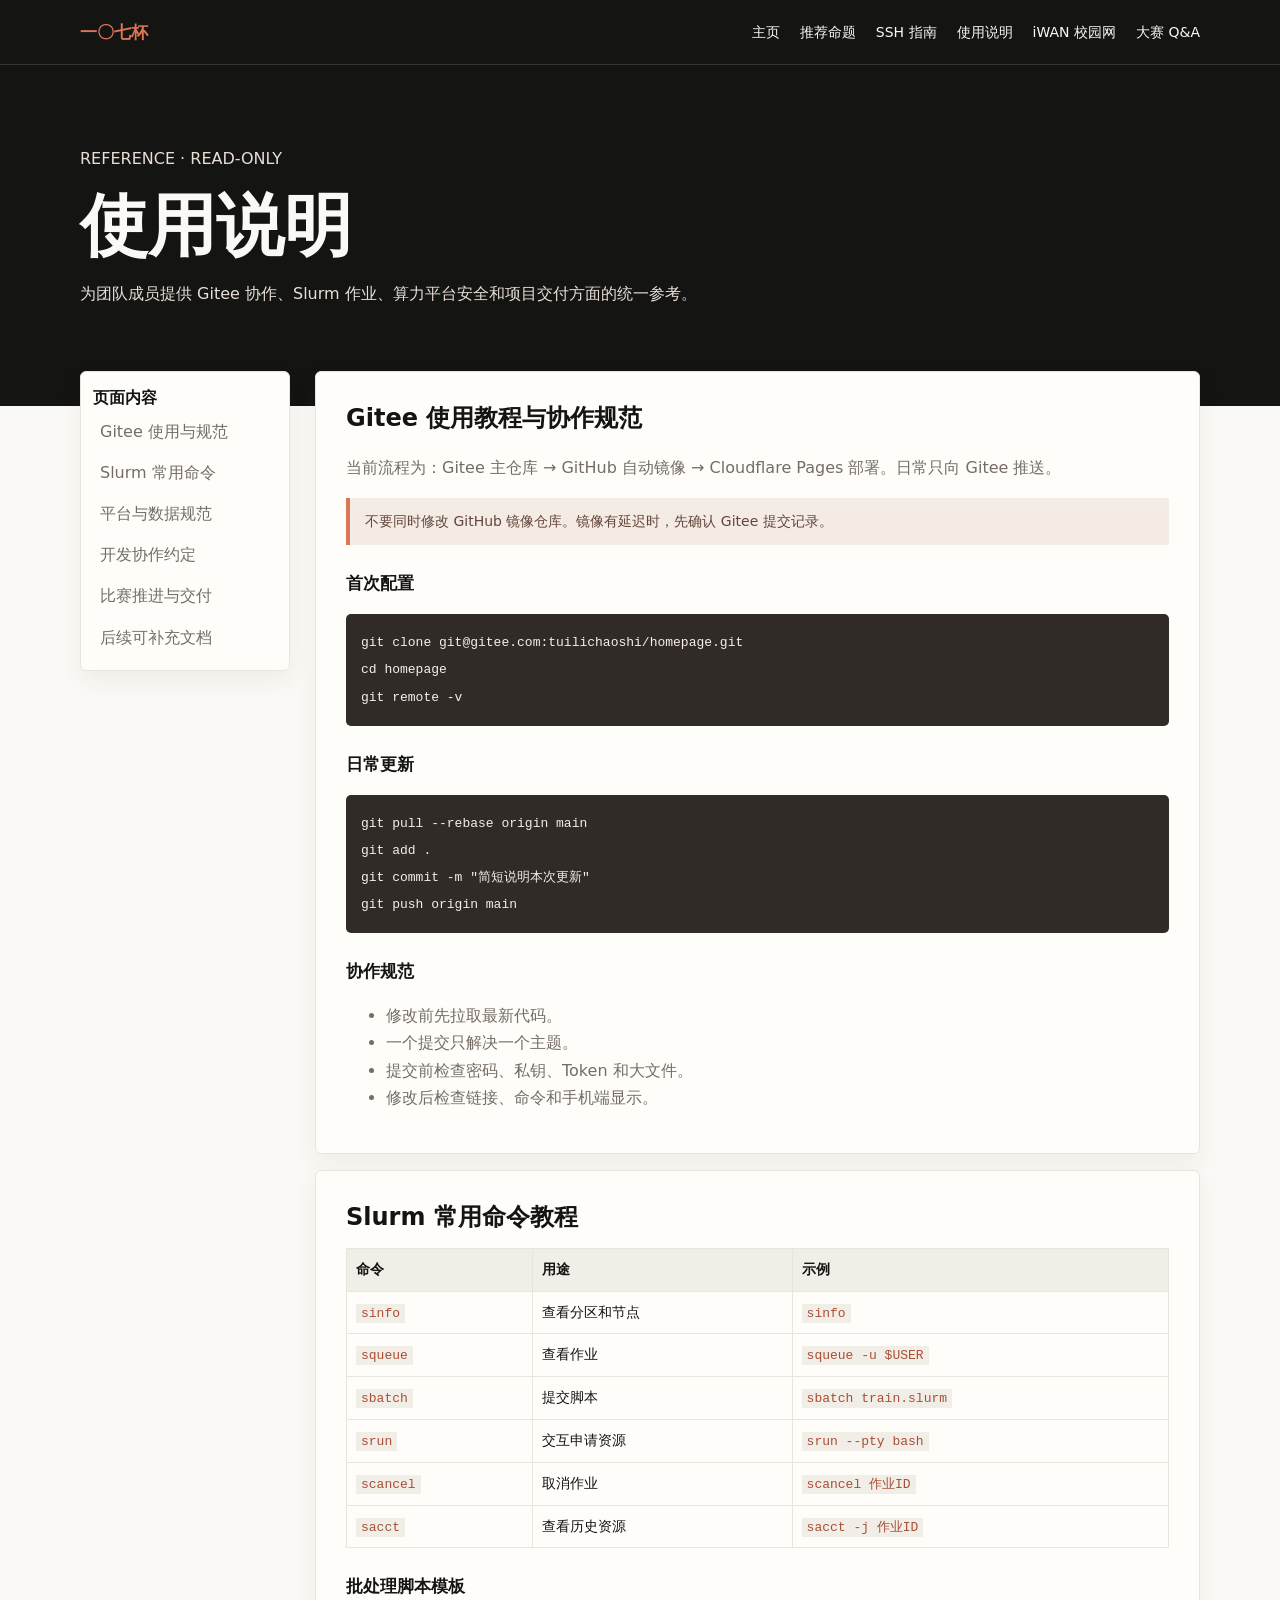
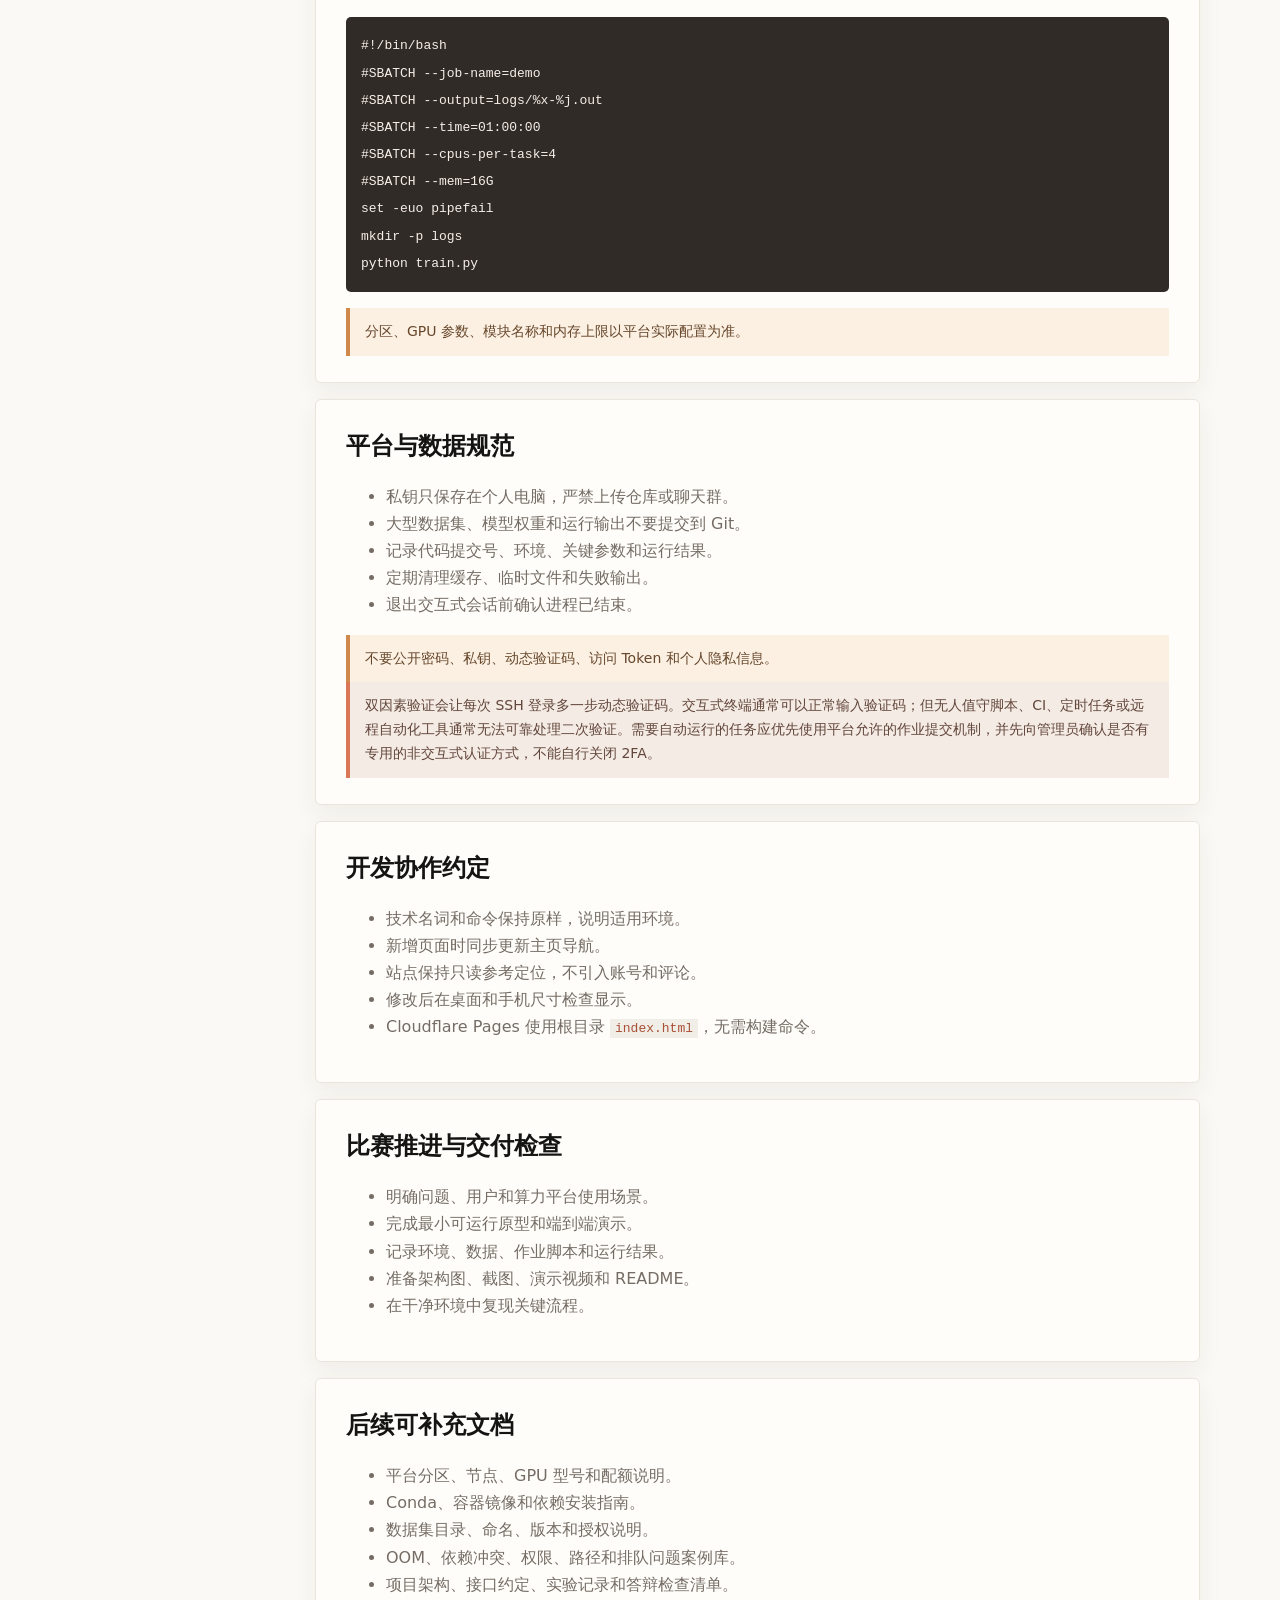
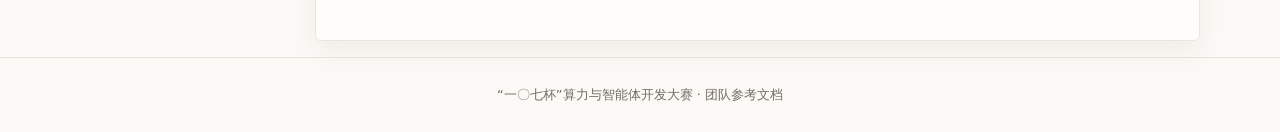
==== commit 9d0680a8: "统一所有页面页头与标题容器" ====
--- a/docs.html
+++ b/docs.html
@@ -1,8 +1,8 @@
 <!doctype html>
 <html lang="zh-CN"><head><meta charset="utf-8"><meta name="viewport" content="width=device-width,initial-scale=1"><title>使用文档｜一〇七杯</title><style>
 :root{--g:#0d4b31;--g2:#176b47;--ink:#15231c;--muted:#617068;--paper:#f4f6f2;--line:#d8dfd9}*{box-sizing:border-box}body{margin:0;background:var(--paper);color:var(--ink);font:16px/1.7 "Microsoft YaHei","PingFang SC",sans-serif}header{background:var(--g);color:#fff}nav,main{width:min(1120px,calc(100% - 36px));margin:auto}nav{min-height:64px;display:flex;align-items:center;justify-content:space-between}.brand{font-weight:700}.brand span{color:#d8f064}.links{display:flex;gap:14px}.links a{color:#dbe5df;text-decoration:none;font-size:14px}.links a:hover,.links a[aria-current]{color:#d8f064}.hero{padding:52px 0 78px;background:var(--g);color:#fff}.hero h1{margin:0;font-size:clamp(38px,6vw,62px);line-height:1.15}.hero p{max-width:700px;color:#dbe5df}.layout{display:grid;grid-template-columns:210px 1fr;gap:25px;margin-top:-35px}.toc{height:max-content;position:sticky;top:15px;background:#fff;border:1px solid var(--line);padding:12px;border-radius:6px}.toc a{display:block;padding:7px;color:var(--muted);text-decoration:none}.toc a:hover{color:var(--g2);background:#edf4ef}.doc{background:#fff;border:1px solid var(--line);border-radius:6px;padding:26px 30px;margin-bottom:16px;scroll-margin-top:15px}.doc h2{margin:0 0 10px}.doc h3{margin:24px 0 5px;font-size:17px}.doc p,.doc li{color:var(--muted)}code{padding:2px 5px;background:#edf1ee;color:#24563e;font:13px Consolas,monospace}pre{padding:15px;background:#14251c;color:#e7f3eb;overflow:auto;border-radius:5px}pre code{padding:0;background:transparent;color:inherit}.callout{padding:12px 15px;border-left:4px solid #3478ad;background:#eef6fb;color:#355166;font-size:14px}.callout.warn{border-color:#f5bd45;background:#fff8e6;color:#64501f}table{width:100%;border-collapse:collapse;font-size:14px}th,td{padding:9px;border:1px solid var(--line);text-align:left;vertical-align:top}th{background:#edf4ef}footer{padding:26px;text-align:center;border-top:1px solid var(--line);color:var(--muted);font-size:13px}@media(max-width:760px){nav{padding:15px 0;align-items:flex-start;flex-direction:column}.links{flex-wrap:wrap}.layout{display:block;margin-top:20px}.toc{position:static;margin-bottom:16px}.doc{padding:21px 17px}}
-</style><link rel="stylesheet" href="styles.css"></head><body>
-<header><nav><div class="brand"><span>一〇七杯</span> · 使用说明</div><div class="links"><a href="index.html">主页</a><a href="topics.html">推荐命题</a><a href="ssh.html">SSH 指南</a><a href="docs.html" aria-current="page">使用说明</a><a href="iwan.html">iWAN 校园网</a><a href="qa.html">大赛 Q&amp;A</a></div></nav></header>
+</style><link rel="stylesheet" href="styles.css"><link rel="stylesheet" href="header.css"></head><body>
+<header class="site-header"><nav class="site-nav" aria-label="主导航"><a class="site-brand" href="index.html">一〇七杯</a><div class="site-links"><a href="index.html">主页</a><a href="topics.html">推荐命题</a><a href="ssh.html">SSH 指南</a><a href="docs.html">使用说明</a><a href="iwan.html">iWAN 校园网</a><a href="qa.html">大赛 Q&amp;A</a></div></nav></header>
 <section class="hero"><div><p>REFERENCE · READ-ONLY</p><h1>使用说明</h1><p>为团队成员提供 Gitee 协作、Slurm 作业、算力平台安全和项目交付方面的统一参考。</p></div></section>
 <main><div class="layout"><aside class="toc"><strong>页面内容</strong><a href="#gitee">Gitee 使用与规范</a><a href="#slurm">Slurm 常用命令</a><a href="#platform">平台与数据规范</a><a href="#development">开发协作约定</a><a href="#delivery">比赛推进与交付</a><a href="#more">后续可补充文档</a></aside><div>
 <article class="doc" id="gitee"><h2>Gitee 使用教程与协作规范</h2><p>当前流程为：Gitee 主仓库 → GitHub 自动镜像 → Cloudflare Pages 部署。日常只向 Gitee 推送。</p><div class="callout">不要同时修改 GitHub 镜像仓库。镜像有延迟时，先确认 Gitee 提交记录。</div><h3>首次配置</h3><pre><code>git clone git@gitee.com:tuilichaoshi/homepage.git
--- a/styles.css
+++ b/styles.css
@@ -1 +1 @@
-:root{--ant-dark:#141413;--ant-light:#faf9f5;--ant-gray-mid:#b0aea5;--ant-gray-light:#e8e6dc;--ant-orange:#d97757;--ant-blue:#6a9bcc;--ant-green:#788c5d;--paper:var(--ant-light);--surface:#fffdfa;--ink:var(--ant-dark);--muted:#756d65;--line:var(--ant-gray-light);--accent:var(--ant-orange);--accent-dark:#a94f35;--soft:#f1ede7;--dark:var(--ant-dark)}*{box-sizing:border-box}html{scroll-behavior:smooth}body{background:var(--paper)!important;color:var(--ink)!important;font-family:"Microsoft YaHei","PingFang SC",system-ui,sans-serif!important}header,.topbar{background:var(--dark)!important}.brand span,.eyebrow,.date{color:#e9a98d!important}.links a,.page-links a,.nav-note{color:#e9ded6!important}.links a:hover,.links a[aria-current],.page-links a:hover,.page-links a[aria-current]{color:#f0a080!important}.hero{background:var(--dark)!important;color:#fff!important}.hero>div,.hero-inner{width:min(1120px,calc(100% - 36px));margin:0 auto}.hero p,.intro,.lead{color:#e9ded6!important}.panel,.topic,.doc,.step,.toc,.toolbar,.card{background:var(--surface)!important;border-color:var(--line)!important;box-shadow:0 10px 24px rgba(70,48,35,.06)!important}.topic{border-top-color:var(--accent)!important}.filter,.search-wrap input,#search{background:var(--surface)!important;border-color:var(--line)!important;color:var(--ink)!important}.filter:hover,.filter.active,.add{background:var(--accent)!important;border-color:var(--accent)!important;color:#fff!important}.tag,.number{color:var(--accent)!important}.card{border-left-color:var(--accent)!important}.callout,.note{background:#f3ebe4!important;border-color:var(--accent)!important;color:#63463b!important}.warning,.warn{background:#fbf0e2!important;border-color:#cf8a4b!important;color:#67472c!important}.danger{background:#f8e9e5!important;border-color:var(--accent-dark)!important}.toc a:hover{background:var(--soft)!important;color:var(--accent-dark)!important}pre{background:#302b27!important;color:#f7eee8!important}code{background:var(--soft)!important;color:var(--accent-dark)!important}pre code{background:transparent!important;color:inherit!important}th{background:var(--soft)!important}footer{background:transparent!important;border-color:var(--line)!important;color:var(--muted)!important}a{color:var(--accent-dark)}
+:root{--ant-dark:#141413;--ant-light:#faf9f5;--ant-gray-mid:#b0aea5;--ant-gray-light:#e8e6dc;--ant-orange:#d97757;--ant-blue:#6a9bcc;--ant-green:#788c5d;--paper:var(--ant-light);--surface:#fffdfa;--ink:var(--ant-dark);--muted:#756d65;--line:var(--ant-gray-light);--accent:var(--ant-orange);--accent-dark:#a94f35;--soft:#f1ede7;--dark:var(--ant-dark)}*{box-sizing:border-box}html{scroll-behavior:smooth}body{background:var(--paper)!important;color:var(--ink)!important;font-family:"Microsoft YaHei","PingFang SC",system-ui,sans-serif!important}header,.topbar{background:var(--dark)!important}header nav,body>nav{font-family:"Microsoft YaHei","PingFang SC",system-ui,sans-serif!important}header .brand,header .brand span{color:var(--ant-orange)!important;font-size:16px!important;font-weight:700!important;line-height:1.2!important}header .links a,header .page-links a,header .nav-note,body>nav a{color:var(--ant-light)!important;font-size:14px!important;font-weight:400!important;line-height:1.2!important;text-decoration:none!important}header .links a:hover,header .links a[aria-current],header .page-links a:hover,header .page-links a[aria-current],body>nav a:hover{color:var(--ant-orange)!important}.brand span,.eyebrow,.date{color:#e9a98d!important}.links a,.page-links a,.nav-note{color:#e9ded6!important}.links a:hover,.links a[aria-current],.page-links a:hover,.page-links a[aria-current]{color:#f0a080!important}.hero{background:var(--dark)!important;color:#fff!important}.hero>div,.hero-inner{width:min(1120px,calc(100% - 36px));margin:0 auto}.hero p,.intro,.lead{color:#e9ded6!important}.panel,.topic,.doc,.step,.toc,.toolbar,.card{background:var(--surface)!important;border-color:var(--line)!important;box-shadow:0 10px 24px rgba(70,48,35,.06)!important}.topic{border-top-color:var(--accent)!important}.filter,.search-wrap input,#search{background:var(--surface)!important;border-color:var(--line)!important;color:var(--ink)!important}.filter:hover,.filter.active,.add{background:var(--accent)!important;border-color:var(--accent)!important;color:#fff!important}.tag,.number{color:var(--accent)!important}.card{border-left-color:var(--accent)!important}.callout,.note{background:#f3ebe4!important;border-color:var(--accent)!important;color:#63463b!important}.warning,.warn{background:#fbf0e2!important;border-color:#cf8a4b!important;color:#67472c!important}.danger{background:#f8e9e5!important;border-color:var(--accent-dark)!important}.toc a:hover{background:var(--soft)!important;color:var(--accent-dark)!important}pre{background:#302b27!important;color:#f7eee8!important}code{background:var(--soft)!important;color:var(--accent-dark)!important}pre code{background:transparent!important;color:inherit!important}th{background:var(--soft)!important}footer{background:transparent!important;border-color:var(--line)!important;color:var(--muted)!important}a{color:var(--accent-dark)}
--- a/header.css
+++ b/header.css
@@ -0,0 +1,92 @@
+body { max-width: none !important; margin: 0 !important; padding: 0 !important; }
+
+.site-header {
+  width: 100% !important;
+  margin: 0 !important;
+  padding: 0 !important;
+  background: #141413 !important;
+  border-bottom: 1px solid rgba(250, 249, 245, .14) !important;
+}
+
+.site-nav {
+  width: min(1120px, calc(100% - 36px)) !important;
+  min-height: 64px !important;
+  margin: 0 auto !important;
+  padding: 0 !important;
+  display: flex !important;
+  align-items: center !important;
+  justify-content: space-between !important;
+  gap: 28px !important;
+  font-family: "Microsoft YaHei", "PingFang SC", system-ui, sans-serif !important;
+}
+
+.site-brand {
+  flex: 0 0 auto !important;
+  color: #d97757 !important;
+  font-size: 17px !important;
+  font-weight: 700 !important;
+  line-height: 1 !important;
+  text-decoration: none !important;
+  letter-spacing: 0 !important;
+}
+
+.site-links {
+  display: flex !important;
+  align-items: center !important;
+  justify-content: flex-end !important;
+  gap: 20px !important;
+  margin: 0 !important;
+  padding: 0 !important;
+}
+
+.site-links a {
+  color: #faf9f5 !important;
+  font-size: 14px !important;
+  font-weight: 400 !important;
+  line-height: 1 !important;
+  text-decoration: none !important;
+  letter-spacing: 0 !important;
+  white-space: nowrap !important;
+}
+
+.site-links a:hover,
+.site-links a:focus-visible { color: #d97757 !important; }
+
+.hero {
+  width: 100% !important;
+  margin: 0 !important;
+  border: 0 !important;
+  border-radius: 0 !important;
+  padding: 64px 0 82px !important;
+  background: #141413 !important;
+}
+
+.hero > div,
+.hero-inner {
+  width: min(1120px, calc(100% - 36px)) !important;
+  margin: 0 auto !important;
+  padding: 0 !important;
+}
+
+.hero h1 {
+  margin: 0 !important;
+  color: #faf9f5 !important;
+  font-size: clamp(40px, 6vw, 68px) !important;
+  font-weight: 700 !important;
+  line-height: 1.12 !important;
+  letter-spacing: 0 !important;
+}
+
+.hero p { max-width: 720px !important; color: #e9ded6 !important; }
+
+body > article {
+  width: min(980px, calc(100% - 36px)) !important;
+  margin: 18px auto !important;
+}
+
+@media (max-width: 760px) {
+  .site-nav { min-height: auto !important; padding: 16px 0 !important; align-items: flex-start !important; flex-direction: column !important; gap: 14px !important; }
+  .site-links { width: 100% !important; justify-content: flex-start !important; gap: 12px 18px !important; flex-wrap: wrap !important; }
+  .hero { padding: 44px 0 62px !important; }
+  .hero h1 { font-size: 40px !important; }
+}
